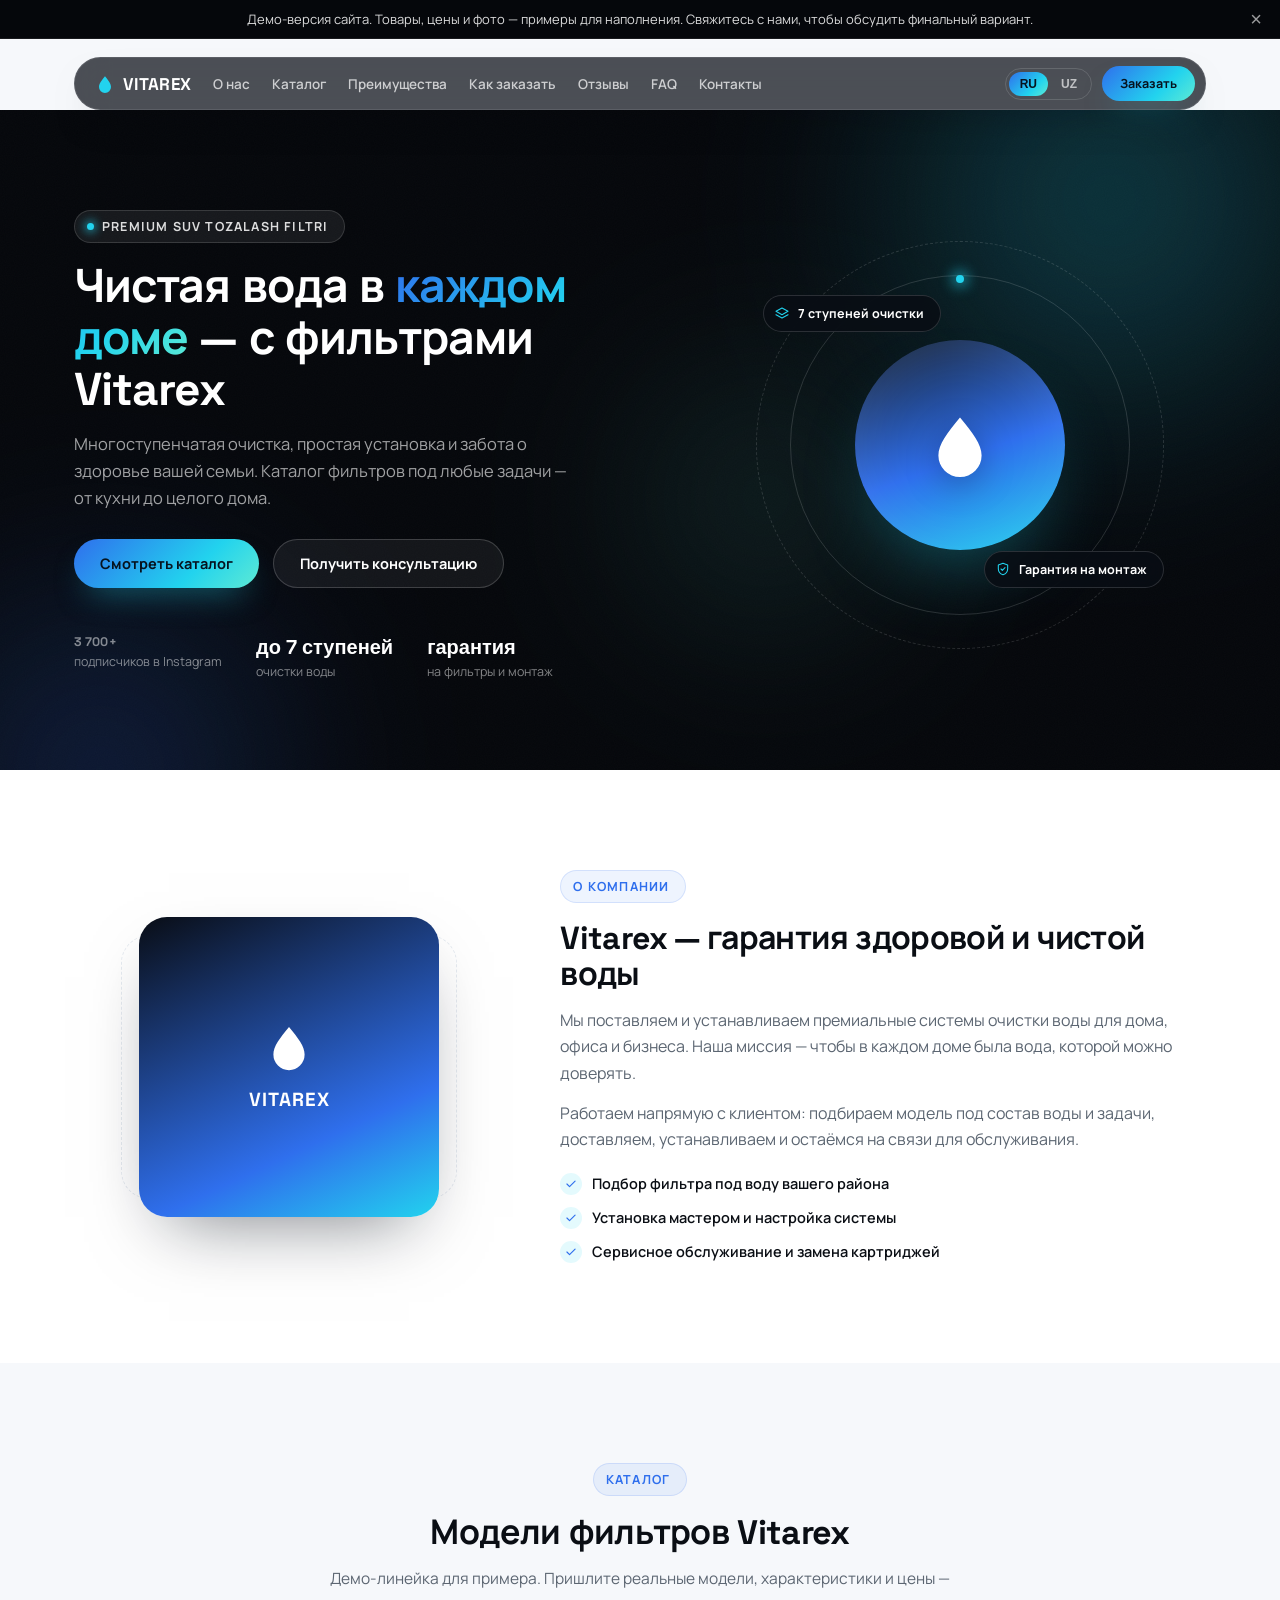
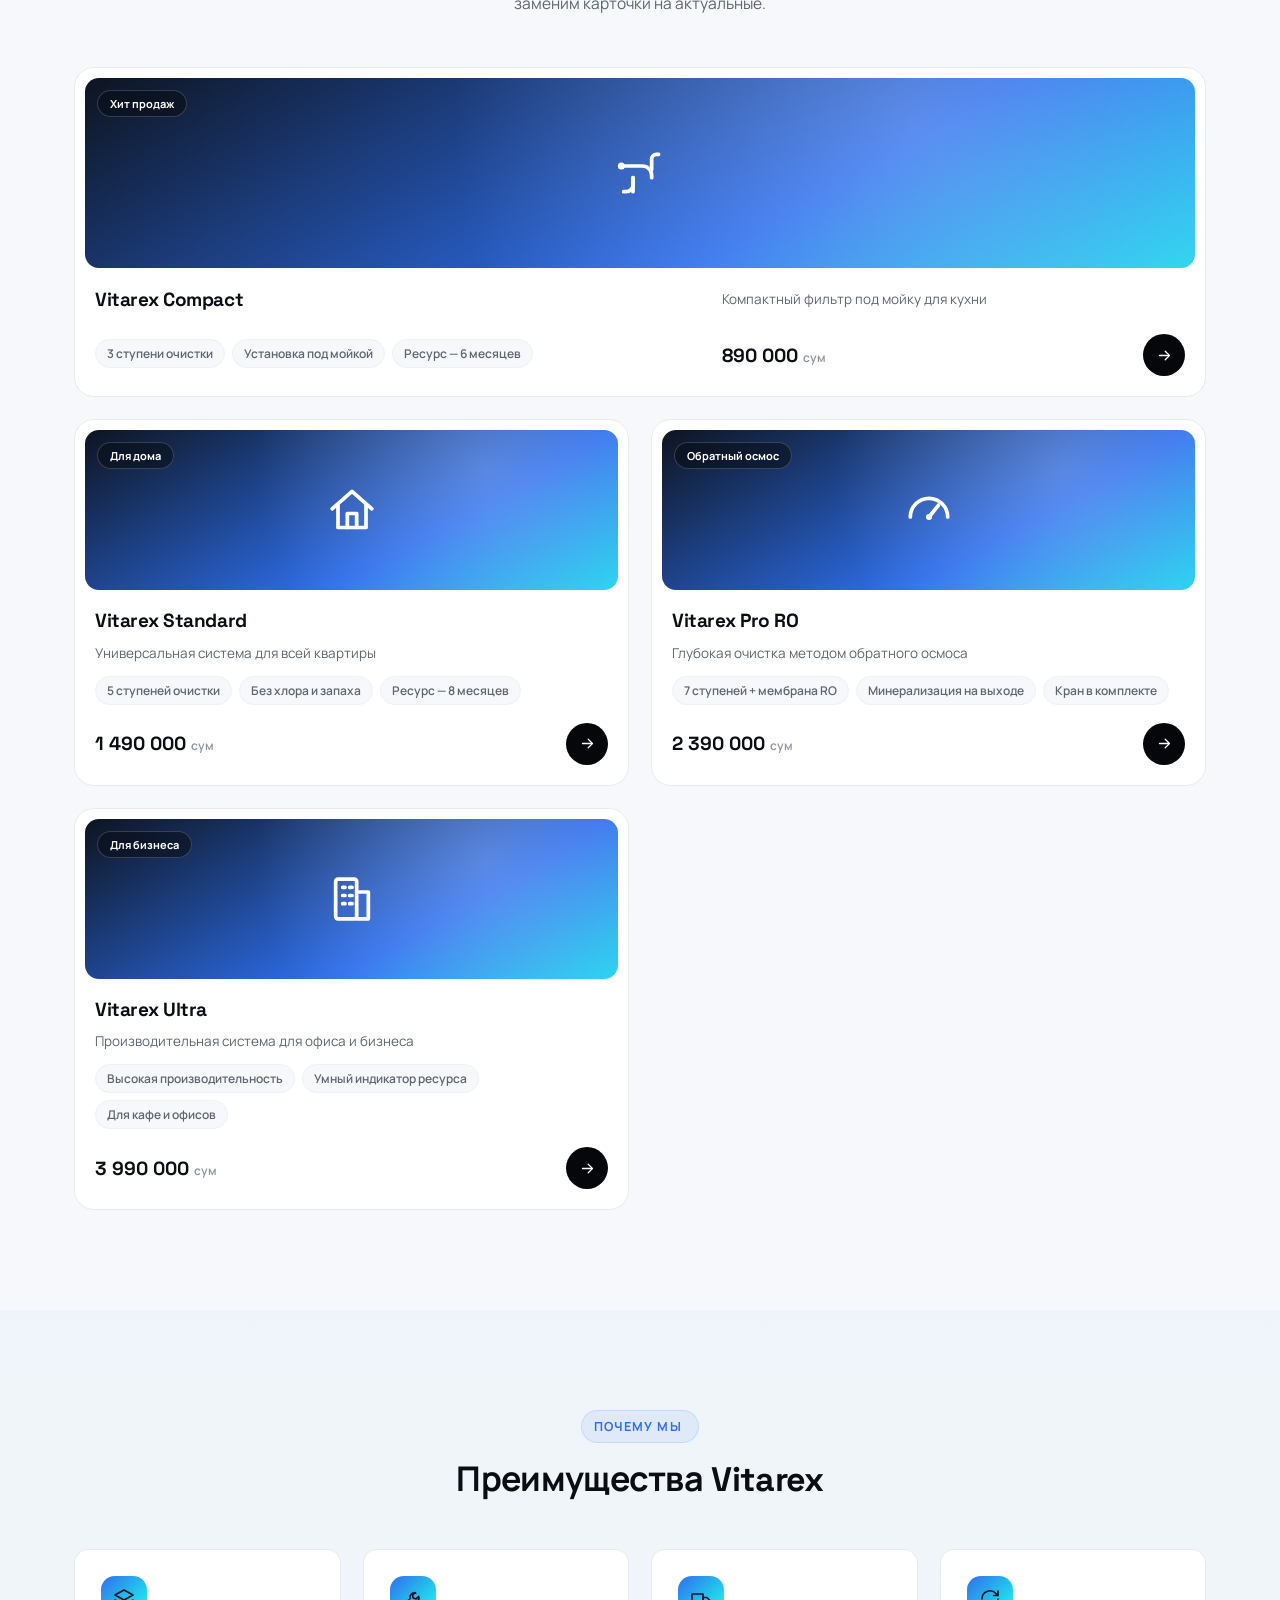
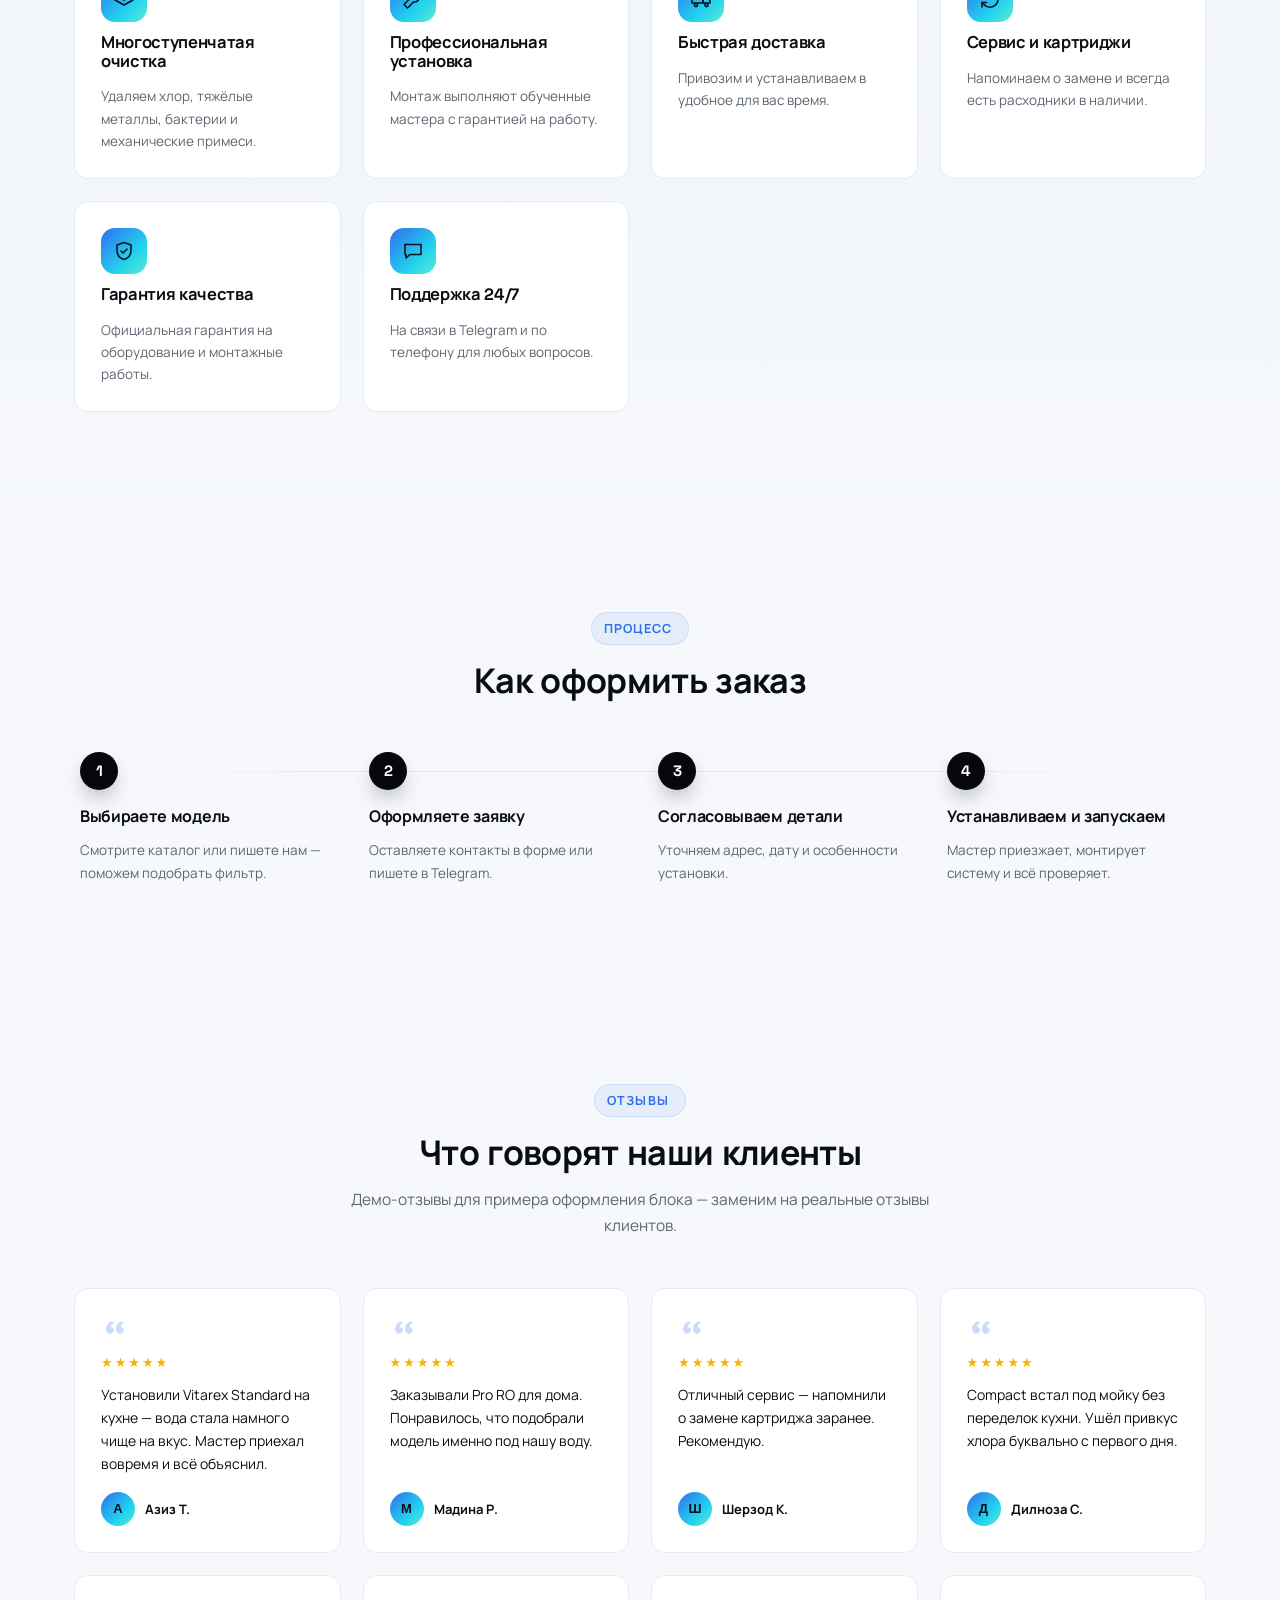
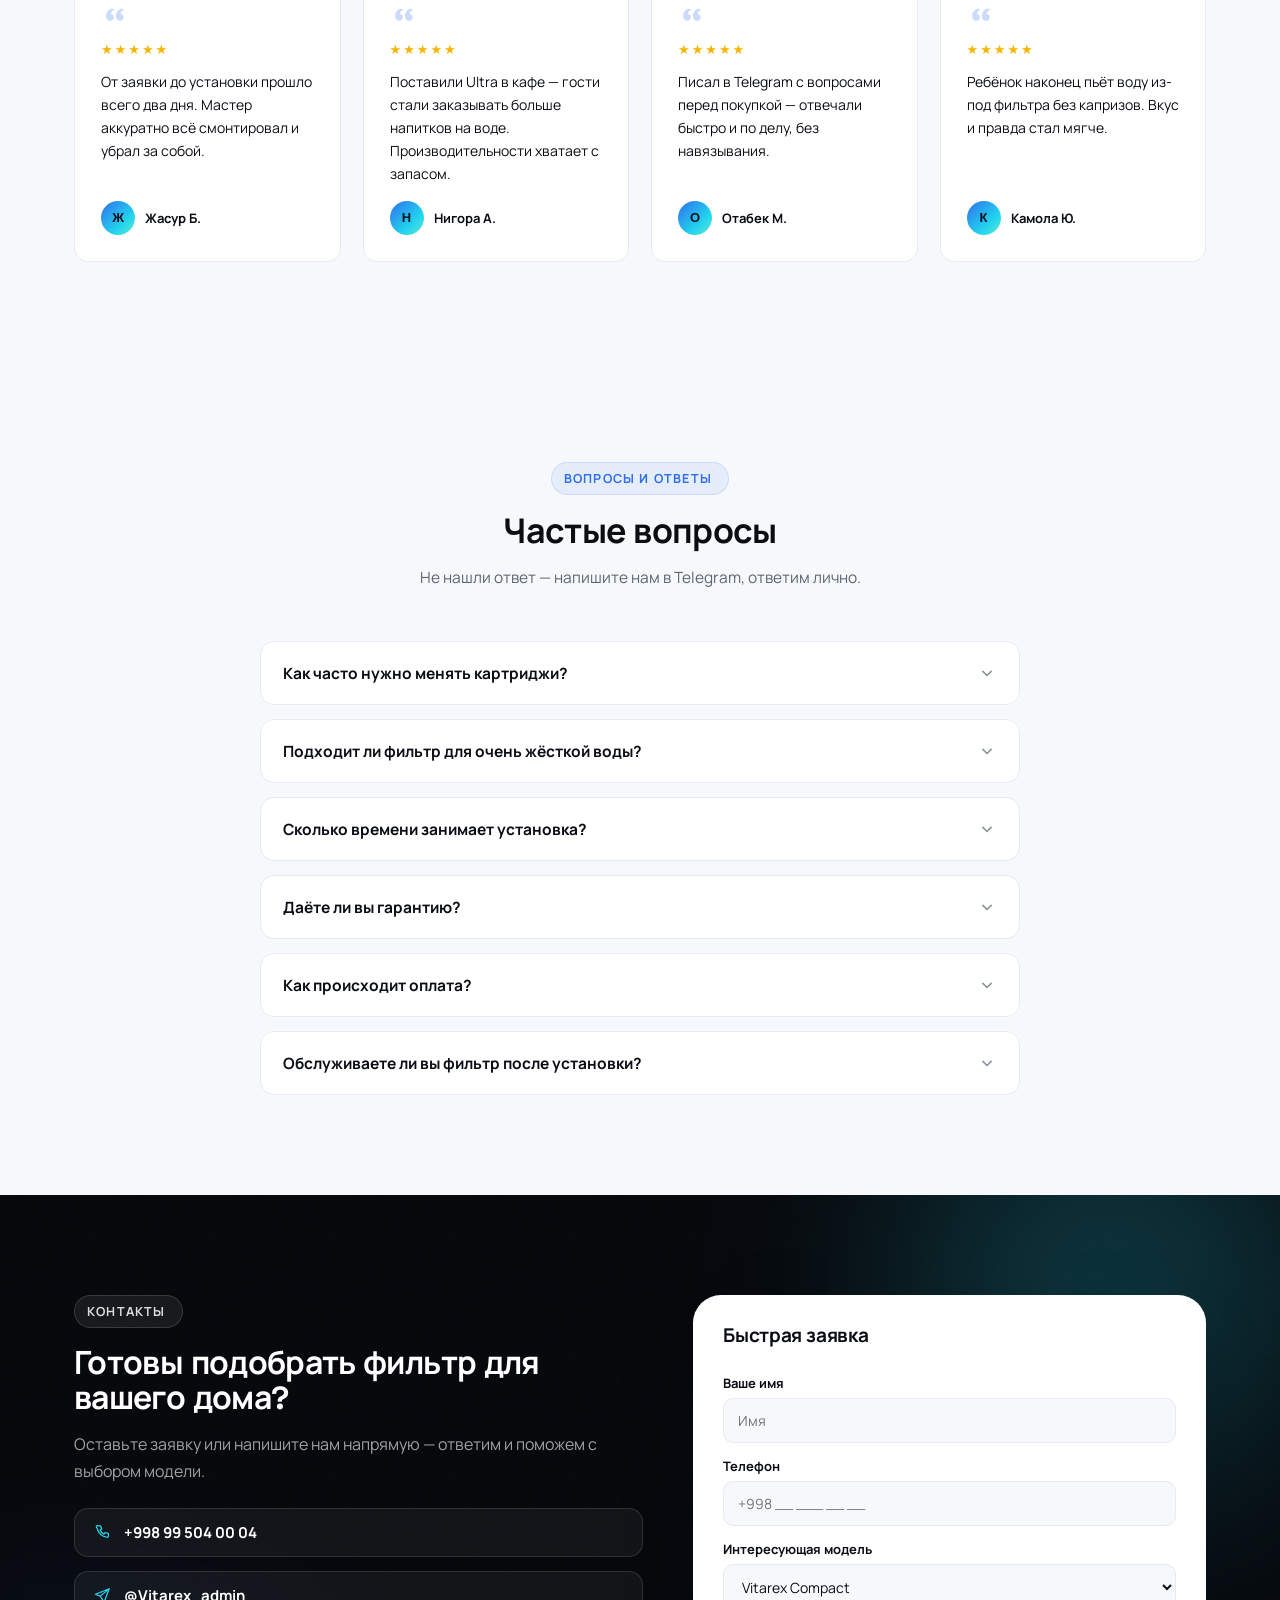
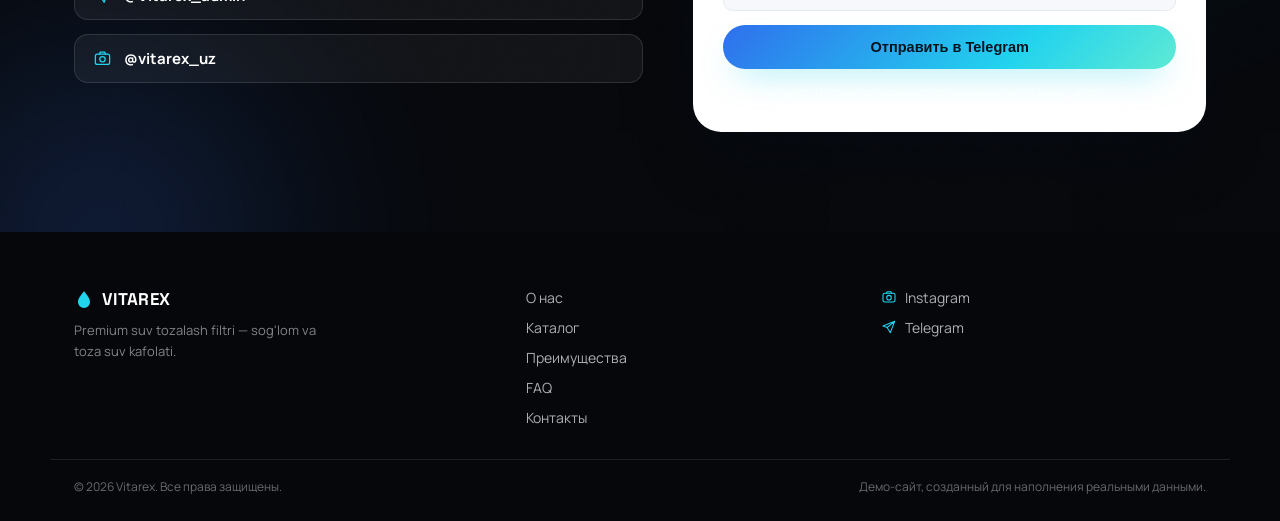
==== index.html @ 5b75cca5 "Initial Vitarex demo site: RU/UZ catalog, FAQ, SEO/OG assets" ====
<!DOCTYPE html>
<html lang="ru">
<head>
<meta charset="UTF-8">
<meta name="viewport" content="width=device-width, initial-scale=1.0">
<title>Vitarex — премиальные фильтры для очистки воды</title>
<meta name="description" content="Vitarex — премиальные фильтры для очистки воды в Узбекистане. Подбор модели, доставка, установка и сервисное обслуживание для дома и бизнеса.">
<meta name="robots" content="index, follow">
<meta name="theme-color" content="#05070b">
<link rel="canonical" href="https://vitarex.uz/"><!-- TODO: заменить на реальный домен после покупки -->

<!-- Open Graph -->
<meta property="og:type" content="website">
<meta property="og:site_name" content="Vitarex">
<meta property="og:title" content="Vitarex — премиальные фильтры для очистки воды">
<meta property="og:description" content="Подбор, доставка и установка премиальных фильтров для очистки воды. Гарантия и сервис для дома и бизнеса в Узбекистане.">
<meta property="og:image" content="https://vitarex.uz/assets/og-image.png"><!-- TODO: обновить домен -->
<meta property="og:image:width" content="1200">
<meta property="og:image:height" content="630">
<meta property="og:url" content="https://vitarex.uz/"><!-- TODO: обновить домен -->
<meta property="og:locale" content="ru_RU">
<meta property="og:locale:alternate" content="uz_UZ">

<!-- Twitter Card -->
<meta name="twitter:card" content="summary_large_image">
<meta name="twitter:title" content="Vitarex — премиальные фильтры для очистки воды">
<meta name="twitter:description" content="Подбор, доставка и установка премиальных фильтров для очистки воды в Узбекистане.">
<meta name="twitter:image" content="https://vitarex.uz/assets/og-image.png"><!-- TODO: обновить домен -->

<!-- Favicons -->
<link rel="icon" type="image/svg+xml" href="assets/favicon.svg">
<link rel="icon" type="image/png" sizes="32x32" href="assets/icon-32.png">
<link rel="apple-touch-icon" sizes="180x180" href="assets/icon-180.png">
<link rel="manifest" href="site.webmanifest">

<link rel="preconnect" href="https://fonts.googleapis.com">
<link rel="preconnect" href="https://fonts.gstatic.com" crossorigin>
<link href="https://fonts.googleapis.com/css2?family=Space+Grotesk:wght@500;600;700&family=Manrope:wght@400;500;600;700;800&display=swap" rel="stylesheet">
<link rel="stylesheet" href="styles.css">
</head>
<body>

<div class="demo-banner" id="demoBanner">
  <span data-i18n="demo_banner">Демо-версия сайта. Товары, цены и фото — примеры для наполнения. Свяжитесь с нами, чтобы обсудить финальный вариант.</span>
  <button class="demo-banner__close" id="demoBannerClose" aria-label="Закрыть">&times;</button>
</div>

<header class="site-header" id="siteHeader">
  <div class="container header-shell">
    <div class="nav-pill">
      <a href="#top" class="brand">
        <span class="brand__logo" data-icon="dropFill"></span>
        <span class="brand__name">VITAREX</span>
      </a>

      <nav class="nav" id="mainNav">
        <a href="#about" data-i18n="nav_about">О нас</a>
        <a href="#catalog" data-i18n="nav_catalog">Каталог</a>
        <a href="#advantages" data-i18n="nav_advantages">Преимущества</a>
        <a href="#steps" data-i18n="nav_steps">Как заказать</a>
        <a href="#reviews" data-i18n="nav_reviews">Отзывы</a>
        <a href="#faq" data-i18n="nav_faq">FAQ</a>
        <a href="#contacts" data-i18n="nav_contacts">Контакты</a>
      </nav>

      <div class="header-actions">
        <div class="lang-switch" role="group" aria-label="Language">
          <button type="button" class="lang-btn" data-lang="ru">RU</button>
          <button type="button" class="lang-btn" data-lang="uz">UZ</button>
        </div>
        <a class="btn btn--primary btn--sm" id="headerCta" href="#contacts" data-i18n="header_cta">Заказать</a>
        <button class="burger" id="burgerBtn" aria-label="Menu"><span></span><span></span><span></span></button>
      </div>
    </div>
    <nav class="nav-mobile" id="mainNavMobile">
      <a href="#about" data-i18n="nav_about">О нас</a>
      <a href="#catalog" data-i18n="nav_catalog">Каталог</a>
      <a href="#advantages" data-i18n="nav_advantages">Преимущества</a>
      <a href="#steps" data-i18n="nav_steps">Как заказать</a>
      <a href="#reviews" data-i18n="nav_reviews">Отзывы</a>
      <a href="#faq" data-i18n="nav_faq">FAQ</a>
      <a href="#contacts" data-i18n="nav_contacts">Контакты</a>
    </nav>
  </div>
</header>

<main id="top">

  <section class="hero">
    <div class="hero__bg" aria-hidden="true">
      <div class="mesh mesh--1"></div>
      <div class="mesh mesh--2"></div>
      <div class="mesh mesh--3"></div>
      <div class="grain"></div>
    </div>
    <div class="container hero__inner">
      <div class="hero__text">
        <span class="eyebrow"><i class="eyebrow__dot"></i><span data-i18n="hero_eyebrow">Premium suv tozalash filtri</span></span>
        <h1 data-i18n-html="hero_title_html">Чистая вода в <em>каждом доме</em> — с фильтрами Vitarex</h1>
        <p class="hero__sub" data-i18n="hero_sub">Многоступенчатая очистка, простая установка и забота о здоровье вашей семьи. Каталог фильтров под любые задачи — от кухни до целого дома.</p>
        <div class="hero__cta">
          <a href="#catalog" class="btn btn--primary" data-i18n="hero_cta_catalog">Смотреть каталог</a>
          <a href="#contacts" class="btn btn--ghost" data-i18n="hero_cta_contact">Получить консультацию</a>
        </div>
        <div class="hero__stats">
          <div class="stat">
            <strong class="stat__value"><span data-count="3700">0</span><span class="stat__plus">+</span></strong>
            <span data-i18n="stat_followers">подписчиков в Instagram</span>
          </div>
          <div class="stat">
            <strong data-i18n="stat_steps_value">до 7 ступеней</strong>
            <span data-i18n="stat_steps">очистки воды</span>
          </div>
          <div class="stat">
            <strong data-i18n="stat_warranty_value">гарантия</strong>
            <span data-i18n="stat_warranty">на фильтры и монтаж</span>
          </div>
        </div>
      </div>
      <div class="hero__art" aria-hidden="true">
        <div class="orb-scene">
          <div class="orb-scene__ring orb-scene__ring--1"></div>
          <div class="orb-scene__ring orb-scene__ring--2"></div>
          <div class="orb-scene__core">
            <span data-icon="dropFill"></span>
          </div>
          <div class="chip chip--1"><span data-icon="layers"></span><span data-i18n="hero_chip_steps">7 ступеней очистки</span></div>
          <div class="chip chip--2"><span data-icon="shield"></span><span data-i18n="hero_chip_warranty">Гарантия на монтаж</span></div>
        </div>
      </div>
    </div>
  </section>

  <section class="about" id="about" data-reveal>
    <div class="container about__inner">
      <div class="about__media" aria-hidden="true">
        <div class="about__badge">
          <span class="about__badge-icon" data-icon="dropFill"></span>
          <span class="about__badge-text">VITAREX</span>
        </div>
        <div class="about__ring"></div>
      </div>
      <div class="about__text">
        <span class="section-eyebrow" data-i18n="about_eyebrow">О компании</span>
        <h2 data-i18n="about_title">Vitarex — гарантия здоровой и чистой воды</h2>
        <p data-i18n="about_p1">Мы поставляем и устанавливаем премиальные системы очистки воды для дома, офиса и бизнеса. Наша миссия — чтобы в каждом доме была вода, которой можно доверять.</p>
        <p data-i18n="about_p2">Работаем напрямую с клиентом: подбираем модель под состав воды и задачи, доставляем, устанавливаем и остаёмся на связи для обслуживания.</p>
        <ul class="about__list">
          <li><span data-icon="check"></span><span data-i18n="about_li1">Подбор фильтра под воду вашего района</span></li>
          <li><span data-icon="check"></span><span data-i18n="about_li2">Установка мастером и настройка системы</span></li>
          <li><span data-icon="check"></span><span data-i18n="about_li3">Сервисное обслуживание и замена картриджей</span></li>
        </ul>
      </div>
    </div>
  </section>

  <section class="catalog" id="catalog">
    <div class="container">
      <div class="section-head" data-reveal>
        <span class="section-eyebrow" data-i18n="catalog_eyebrow">Каталог</span>
        <h2 data-i18n="catalog_title">Модели фильтров Vitarex</h2>
        <p data-i18n="catalog_sub">Демо-линейка для примера. Пришлите реальные модели, характеристики и цены — заменим карточки на актуальные.</p>
      </div>

      <div class="catalog-grid" id="catalogGrid"></div>
    </div>
  </section>

  <section class="advantages" id="advantages">
    <div class="container">
      <div class="section-head" data-reveal>
        <span class="section-eyebrow" data-i18n="adv_eyebrow">Почему мы</span>
        <h2 data-i18n="adv_title">Преимущества Vitarex</h2>
      </div>
      <div class="advantages-grid" id="advantagesGrid"></div>
    </div>
  </section>

  <section class="steps" id="steps">
    <div class="container">
      <div class="section-head" data-reveal>
        <span class="section-eyebrow" data-i18n="steps_eyebrow">Процесс</span>
        <h2 data-i18n="steps_title">Как оформить заказ</h2>
      </div>
      <div class="steps-grid" id="stepsGrid"></div>
    </div>
  </section>

  <section class="reviews" id="reviews">
    <div class="container">
      <div class="section-head" data-reveal>
        <span class="section-eyebrow" data-i18n="reviews_eyebrow">Отзывы</span>
        <h2 data-i18n="reviews_title">Что говорят наши клиенты</h2>
        <p data-i18n="reviews_sub">Демо-отзывы для примера оформления блока — заменим на реальные отзывы клиентов.</p>
      </div>
      <div class="reviews-grid" id="reviewsGrid"></div>
    </div>
  </section>

  <section class="faq" id="faq">
    <div class="container">
      <div class="section-head" data-reveal>
        <span class="section-eyebrow" data-i18n="faq_eyebrow">Вопросы и ответы</span>
        <h2 data-i18n="faq_title">Частые вопросы</h2>
        <p data-i18n="faq_sub">Не нашли ответ — напишите нам в Telegram, ответим лично.</p>
      </div>
      <div class="faq-list" id="faqList"></div>
    </div>
  </section>

  <section class="cta-band" id="contacts">
    <div class="hero__bg" aria-hidden="true">
      <div class="mesh mesh--1"></div>
      <div class="mesh mesh--2"></div>
      <div class="grain"></div>
    </div>
    <div class="container cta-band__inner" data-reveal>
      <div class="cta-band__text">
        <span class="section-eyebrow section-eyebrow--dark" data-i18n="contact_eyebrow">Контакты</span>
        <h2 data-i18n="contact_title">Готовы подобрать фильтр для вашего дома?</h2>
        <p data-i18n="contact_sub">Оставьте заявку или напишите нам напрямую — ответим и поможем с выбором модели.</p>
        <div class="contact-links">
          <a href="tel:+998995040004" class="contact-link">
            <span class="contact-link__icon" data-icon="phone"></span> +998 99 504 00 04
          </a>
          <a href="https://t.me/Vitarex_admin" target="_blank" rel="noopener" class="contact-link">
            <span class="contact-link__icon" data-icon="send"></span> @Vitarex_admin
          </a>
          <a href="https://www.instagram.com/vitarex_uz" target="_blank" rel="noopener" class="contact-link">
            <span class="contact-link__icon" data-icon="camera"></span> @vitarex_uz
          </a>
        </div>
      </div>

      <form class="order-form" id="orderForm">
        <h3 data-i18n="form_title">Быстрая заявка</h3>
        <label>
          <span data-i18n="form_name">Ваше имя</span>
          <input type="text" name="name" required placeholder="Имя" data-i18n-placeholder="form_name_ph">
        </label>
        <label>
          <span data-i18n="form_phone">Телефон</span>
          <input type="tel" name="phone" required placeholder="+998 __ ___ __ __">
        </label>
        <label>
          <span data-i18n="form_model">Интересующая модель</span>
          <select name="model" id="formModelSelect"></select>
        </label>
        <button type="submit" class="btn btn--primary btn--block" data-i18n="form_submit">Отправить в Telegram</button>
        <p class="order-form__hint" data-i18n="form_hint">Кнопка откроет Telegram с готовым сообщением для @Vitarex_admin.</p>
      </form>
    </div>
  </section>

</main>

<footer class="site-footer">
  <div class="container footer-inner">
    <div class="footer-brand">
      <a href="#top" class="brand">
        <span class="brand__logo" data-icon="dropFill"></span>
        <span class="brand__name">VITAREX</span>
      </a>
      <p data-i18n="footer_tag">Premium suv tozalash filtri — sog'lom va toza suv kafolati.</p>
    </div>
    <nav class="footer-nav">
      <a href="#about" data-i18n="nav_about">О нас</a>
      <a href="#catalog" data-i18n="nav_catalog">Каталог</a>
      <a href="#advantages" data-i18n="nav_advantages">Преимущества</a>
      <a href="#faq" data-i18n="nav_faq">FAQ</a>
      <a href="#contacts" data-i18n="nav_contacts">Контакты</a>
    </nav>
    <div class="footer-social">
      <a href="https://www.instagram.com/vitarex_uz" target="_blank" rel="noopener"><span data-icon="camera"></span> Instagram</a>
      <a href="https://t.me/Vitarex_suv_filtr" target="_blank" rel="noopener"><span data-icon="send"></span> Telegram</a>
    </div>
  </div>
  <div class="container footer-bottom">
    <span>&copy; <span id="year"></span> Vitarex. <span data-i18n="footer_rights">Все права защищены.</span></span>
    <span data-i18n="footer_demo">Демо-сайт, созданный для наполнения реальными данными.</span>
  </div>
</footer>

<script src="data.js"></script>
<script src="script.js"></script>
</body>
</html>
---- styles.css ----
:root {
  --navy-950: #05070b;
  --navy-900: #090d15;
  --navy-800: #0e1420;
  --navy-700: #16202f;
  --blue-600: #2f6fed;
  --blue-500: #4c8dff;
  --cyan-400: #22d3ee;
  --mint-400: #5eead4;
  --ink: #0a0e14;
  --ink-soft: #5c6672;
  --ink-faint: #8b95a1;
  --bg: #f6f8fb;
  --card: #ffffff;
  --border: #e6ebf1;
  --border-soft: #eef1f5;
  --radius-xl: 28px;
  --radius-lg: 20px;
  --radius-md: 14px;
  --radius-sm: 10px;
  --shadow-soft: 0 20px 45px -25px rgba(10, 20, 35, 0.35);
  --shadow-elevated: 0 30px 70px -30px rgba(6, 12, 24, 0.55);
  --gradient-brand: linear-gradient(135deg, var(--blue-600) 0%, var(--cyan-400) 65%, var(--mint-400) 100%);
  --max-width: 1180px;
  --ease: cubic-bezier(0.16, 1, 0.3, 1);
}

* { box-sizing: border-box; }
html { scroll-behavior: smooth; }
body {
  margin: 0;
  font-family: 'Manrope', 'Segoe UI', system-ui, sans-serif;
  color: var(--ink);
  background: var(--bg);
  -webkit-font-smoothing: antialiased;
}
img { max-width: 100%; display: block; }
a { color: inherit; text-decoration: none; }
ul { margin: 0; padding: 0; list-style: none; }
h1, h2, h3 {
  line-height: 1.12;
  margin: 0 0 14px;
  font-weight: 700;
  font-family: 'Space Grotesk', 'Manrope', sans-serif;
  letter-spacing: -0.02em;
}
p { margin: 0 0 14px; color: var(--ink-soft); line-height: 1.65; }
svg { width: 100%; height: 100%; display: block; }

.container {
  max-width: var(--max-width);
  margin: 0 auto;
  padding: 0 24px;
}

/* Scroll reveal */
[data-reveal] {
  opacity: 0;
  transform: translateY(26px);
  transition: opacity 0.7s var(--ease), transform 0.7s var(--ease);
}
[data-reveal].is-visible { opacity: 1; transform: none; }

/* Demo banner */
.demo-banner {
  background: var(--navy-950);
  color: rgba(255, 255, 255, 0.85);
  text-align: center;
  font-size: 13px;
  padding: 10px 44px;
  position: relative;
  border-bottom: 1px solid rgba(255, 255, 255, 0.08);
}
.demo-banner__close {
  position: absolute;
  right: 10px;
  top: 50%;
  transform: translateY(-50%);
  background: none;
  border: none;
  color: rgba(255, 255, 255, 0.6);
  font-size: 20px;
  cursor: pointer;
  line-height: 1;
  padding: 4px 8px;
}
.demo-banner.hidden { display: none; }

/* Header — floating glass pill */
.site-header {
  position: sticky;
  top: 0;
  z-index: 50;
  padding: 18px 0 0;
  pointer-events: none;
}
.header-shell { pointer-events: none; }
.nav-pill {
  pointer-events: auto;
  display: flex;
  align-items: center;
  gap: 16px;
  padding: 8px 10px 8px 20px;
  border-radius: 999px;
  background: rgba(9, 13, 21, 0.72);
  backdrop-filter: blur(16px);
  -webkit-backdrop-filter: blur(16px);
  border: 1px solid rgba(255, 255, 255, 0.09);
  box-shadow: 0 18px 40px -22px rgba(5, 8, 14, 0.6);
  transition: background 0.3s ease, box-shadow 0.3s ease;
}
.site-header.is-scrolled .nav-pill {
  background: rgba(6, 9, 15, 0.88);
  box-shadow: 0 22px 50px -20px rgba(5, 8, 14, 0.7);
}
.brand { display: flex; align-items: center; gap: 8px; font-weight: 700; font-size: 17px; letter-spacing: 0.3px; color: #fff; font-family: 'Space Grotesk', sans-serif; }
.brand__logo { width: 20px; height: 20px; color: var(--cyan-400); flex-shrink: 0; }
.nav { display: flex; gap: 22px; margin-left: 6px; flex: 1; }
.nav a { font-weight: 600; font-size: 13.5px; color: rgba(255, 255, 255, 0.72); white-space: nowrap; transition: color 0.2s ease; }
.nav a:hover { color: #fff; }
.header-actions { display: flex; align-items: center; gap: 10px; }

.lang-switch { display: flex; border: 1px solid rgba(255, 255, 255, 0.14); border-radius: 999px; padding: 3px; gap: 2px; }
.lang-btn {
  border: none;
  background: transparent;
  padding: 5px 11px;
  border-radius: 999px;
  font-weight: 700;
  font-size: 12px;
  cursor: pointer;
  color: rgba(255, 255, 255, 0.65);
}
.lang-btn.active { background: var(--gradient-brand); color: #06131f; }

.burger { display: none; flex-direction: column; gap: 4px; background: none; border: none; cursor: pointer; padding: 8px; }
.burger span { width: 20px; height: 2px; background: #fff; border-radius: 2px; }

.nav-mobile { display: none; }

/* Buttons */
.btn {
  display: inline-flex;
  align-items: center;
  justify-content: center;
  gap: 8px;
  padding: 14px 26px;
  border-radius: 999px;
  font-weight: 700;
  font-size: 14.5px;
  cursor: pointer;
  border: none;
  transition: transform 0.2s var(--ease), box-shadow 0.2s var(--ease), background 0.2s ease, border-color 0.2s ease;
}
.btn--primary { background: var(--gradient-brand); color: #06131f; box-shadow: 0 16px 32px -14px rgba(34, 211, 238, 0.5); }
.btn--primary:hover { transform: translateY(-2px); box-shadow: 0 20px 40px -14px rgba(34, 211, 238, 0.6); }
.btn--ghost { background: rgba(255, 255, 255, 0.06); color: #fff; border: 1.5px solid rgba(255, 255, 255, 0.18); }
.btn--ghost:hover { border-color: rgba(255, 255, 255, 0.4); background: rgba(255, 255, 255, 0.1); }
.btn--sm { padding: 9px 18px; font-size: 12.5px; }
.btn--block { width: 100%; }

.btn-circle {
  width: 42px;
  height: 42px;
  border-radius: 50%;
  background: var(--navy-950);
  color: #fff;
  display: flex;
  align-items: center;
  justify-content: center;
  flex-shrink: 0;
  transition: transform 0.25s var(--ease), background 0.25s ease;
}
.btn-circle svg { width: 17px; height: 17px; }
.btn-circle:hover { transform: scale(1.08) rotate(-8deg); background: var(--blue-600); }

/* Eyebrow */
.eyebrow, .section-eyebrow {
  display: inline-flex;
  align-items: center;
  gap: 8px;
  font-size: 12.5px;
  font-weight: 700;
  text-transform: uppercase;
  letter-spacing: 1.2px;
  padding: 7px 16px 7px 12px;
  border-radius: 999px;
  margin-bottom: 18px;
}
.eyebrow { background: rgba(255, 255, 255, 0.07); border: 1px solid rgba(255, 255, 255, 0.14); color: rgba(255, 255, 255, 0.85); }
.eyebrow__dot { width: 7px; height: 7px; border-radius: 50%; background: var(--cyan-400); box-shadow: 0 0 10px 2px rgba(34, 211, 238, 0.7); }
.section-eyebrow { background: rgba(47, 111, 237, 0.08); color: var(--blue-600); border: 1px solid rgba(47, 111, 237, 0.15); }
.section-eyebrow--dark { background: rgba(255, 255, 255, 0.07); border-color: rgba(255, 255, 255, 0.14); color: rgba(255, 255, 255, 0.85); }

/* Hero */
.hero { position: relative; overflow: hidden; padding: 100px 0 90px; background: var(--navy-950); }
.hero__bg { position: absolute; inset: 0; z-index: 0; overflow: hidden; }
.mesh { position: absolute; border-radius: 50%; filter: blur(90px); opacity: 0.55; }
.mesh--1 { width: 620px; height: 620px; top: -220px; right: -140px; background: radial-gradient(circle, rgba(34, 211, 238, 0.55), transparent 70%); }
.mesh--2 { width: 520px; height: 520px; bottom: -260px; left: -160px; background: radial-gradient(circle, rgba(47, 111, 237, 0.5), transparent 70%); }
.mesh--3 { width: 380px; height: 380px; top: 30%; left: 45%; background: radial-gradient(circle, rgba(94, 234, 212, 0.3), transparent 70%); }
.grain {
  position: absolute; inset: 0;
  background-image: url("data:image/svg+xml,%3Csvg xmlns='http://www.w3.org/2000/svg' width='120' height='120'%3E%3Cfilter id='n'%3E%3CfeTurbulence type='fractalNoise' baseFrequency='0.9' numOctaves='2' stitchTiles='stitch'/%3E%3C/filter%3E%3Crect width='100%25' height='100%25' filter='url(%23n)' opacity='0.05'/%3E%3C/svg%3E");
  mix-blend-mode: overlay;
  opacity: 0.5;
}
.hero__inner { position: relative; z-index: 1; display: grid; grid-template-columns: 1.1fr 0.9fr; gap: 40px; align-items: center; }
.hero__text h1 { font-size: 46px; color: #fff; max-width: 600px; }
.hero__text h1 em { font-style: normal; background: var(--gradient-brand); -webkit-background-clip: text; background-clip: text; color: transparent; }
.hero__sub { font-size: 16.5px; max-width: 500px; color: rgba(255, 255, 255, 0.62); }
.hero__cta { display: flex; gap: 14px; margin: 28px 0 46px; flex-wrap: wrap; }
.hero__stats { display: flex; gap: 34px; flex-wrap: wrap; }
.stat { display: flex; flex-direction: column; gap: 3px; }
.stat strong { font-size: 20px; font-weight: 700; color: #fff; font-family: 'Space Grotesk', sans-serif; }
.stat__value { display: flex; align-items: baseline; }
.stat__plus { margin-left: 1px; }
.stat span { font-size: 12.5px; color: rgba(255, 255, 255, 0.5); }

.hero__art { display: flex; justify-content: center; align-items: center; position: relative; }
.orb-scene { position: relative; width: 340px; height: 340px; display: flex; align-items: center; justify-content: center; }
.orb-scene__core {
  position: relative;
  width: 210px; height: 210px;
  border-radius: 50%;
  background: linear-gradient(160deg, var(--navy-700), var(--blue-600) 55%, var(--cyan-400));
  display: flex; align-items: center; justify-content: center;
  box-shadow: 0 40px 80px -30px rgba(34, 211, 238, 0.4), inset 0 0 60px rgba(255, 255, 255, 0.08);
  animation: float 6s ease-in-out infinite;
}
.orb-scene__core span { width: 72px; height: 72px; color: #fff; filter: drop-shadow(0 8px 16px rgba(0, 0, 0, 0.25)); }
.orb-scene__ring { position: absolute; border-radius: 50%; border: 1px solid rgba(255, 255, 255, 0.14); }
.orb-scene__ring--1 { inset: 0; animation: spin 26s linear infinite; }
.orb-scene__ring--1::before {
  content: ""; position: absolute; top: -1px; left: 50%; width: 8px; height: 8px; border-radius: 50%;
  background: var(--cyan-400); box-shadow: 0 0 14px 3px rgba(34, 211, 238, 0.8); transform: translateX(-50%);
}
.orb-scene__ring--2 { inset: -34px; border-style: dashed; animation: spin 40s linear infinite reverse; }
@keyframes spin { to { transform: rotate(360deg); } }
@keyframes float { 0%, 100% { transform: translateY(0); } 50% { transform: translateY(-14px); } }

.chip {
  position: absolute;
  display: flex; align-items: center; gap: 8px;
  background: rgba(9, 13, 21, 0.85);
  border: 1px solid rgba(255, 255, 255, 0.14);
  backdrop-filter: blur(10px);
  border-radius: 999px;
  padding: 9px 16px 9px 10px;
  font-size: 12.5px; font-weight: 700; color: #fff;
  box-shadow: var(--shadow-elevated);
  animation: float 6s ease-in-out infinite;
}
.chip span[data-icon] { width: 16px; height: 16px; color: var(--cyan-400); flex-shrink: 0; }
.chip--1 { top: 6%; left: -8%; animation-delay: -1.5s; }
.chip--2 { bottom: 8%; right: -10%; animation-delay: -3.5s; }

/* Section generic */
section { padding: 100px 0; }
.section-head { text-align: center; max-width: 620px; margin: 0 auto 50px; }
.section-head h2 { font-size: 34px; color: var(--ink); }
.section-head p { font-size: 15.5px; }

/* About */
.about { background: var(--card); }
.about__inner { display: grid; grid-template-columns: 0.8fr 1.2fr; gap: 56px; align-items: center; }
.about__media { display: flex; align-items: center; justify-content: center; position: relative; }
.about__badge {
  width: 100%; aspect-ratio: 1; max-width: 300px; border-radius: var(--radius-xl);
  background: linear-gradient(155deg, var(--navy-900), var(--blue-600) 70%, var(--cyan-400));
  color: #fff;
  display: flex; flex-direction: column; align-items: center; justify-content: center; gap: 14px;
  box-shadow: var(--shadow-elevated);
  position: relative; z-index: 1;
}
.about__badge-icon { width: 52px; height: 52px; }
.about__badge-text { font-family: 'Space Grotesk', sans-serif; font-weight: 700; font-size: 19px; letter-spacing: 1px; }
.about__ring { position: absolute; inset: 18px; max-width: 336px; max-height: 336px; margin: auto; border: 1.5px dashed var(--border); border-radius: var(--radius-xl); z-index: 0; }
.about__text h2 { font-size: 32px; }
.about__list { display: flex; flex-direction: column; gap: 12px; margin-top: 20px; }
.about__list li { display: flex; align-items: center; gap: 10px; font-weight: 600; color: var(--ink); font-size: 14.5px; }
.about__list li span[data-icon] {
  width: 22px; height: 22px; flex-shrink: 0; padding: 4px; border-radius: 50%;
  background: rgba(34, 211, 238, 0.12); color: var(--blue-600);
}

/* Catalog — bento */
.catalog-grid {
  display: grid;
  grid-template-columns: repeat(4, 1fr);
  gap: 22px;
}
.product-card {
  grid-column: span 2;
  background: var(--card);
  border: 1px solid var(--border);
  border-radius: var(--radius-lg);
  padding: 10px;
  display: flex;
  flex-direction: column;
  gap: 0;
  transition: transform 0.3s var(--ease), box-shadow 0.3s var(--ease), border-color 0.3s ease;
}
.product-card--featured { grid-column: span 4; }
.product-card--featured .product-card__body { display: grid; grid-template-columns: 1.3fr 1fr; gap: 24px; align-items: end; }
.product-card--featured .product-card__specs { grid-column: 1; }
.product-card:hover { transform: translateY(-6px); box-shadow: var(--shadow-soft); border-color: transparent; }
.product-card__media {
  height: 160px;
  border-radius: calc(var(--radius-lg) - 6px);
  background: linear-gradient(150deg, var(--navy-800), var(--blue-600) 65%, var(--cyan-400));
  display: flex; align-items: center; justify-content: center;
  position: relative;
  overflow: hidden;
}
.product-card--featured .product-card__media { height: 190px; }
.product-card__media::after {
  content: ""; position: absolute; inset: 0;
  background: radial-gradient(circle at 75% 25%, rgba(255, 255, 255, 0.22), transparent 55%);
}
.product-card__icon { width: 56px; height: 56px; color: #fff; position: relative; z-index: 1; }
.product-card__badge {
  position: absolute; top: 12px; left: 12px; z-index: 1;
  background: rgba(9, 13, 21, 0.55); backdrop-filter: blur(6px);
  color: #fff; font-size: 11px; font-weight: 700; padding: 5px 12px; border-radius: 999px;
  border: 1px solid rgba(255, 255, 255, 0.18);
}
.product-card__body { padding: 20px 10px 10px; display: flex; flex-direction: column; gap: 10px; flex: 1; }
.product-card h3 { font-size: 19px; margin-bottom: 0; }
.product-card__desc { font-size: 13.5px; margin: 0; }
.product-card__specs { display: flex; flex-wrap: wrap; gap: 7px; margin: 2px 0 8px; }
.spec-chip {
  font-size: 12px; font-weight: 600; color: var(--ink-soft);
  background: var(--bg); border: 1px solid var(--border-soft);
  padding: 5px 11px; border-radius: 999px;
}
.product-card__footer { margin-top: auto; display: flex; align-items: center; justify-content: space-between; gap: 10px; }
.product-card__price { font-weight: 700; color: var(--ink); font-size: 19px; font-family: 'Space Grotesk', sans-serif; }
.product-card__price small { font-weight: 600; color: var(--ink-faint); font-size: 12px; font-family: 'Manrope', sans-serif; }

/* Advantages */
.advantages { background: linear-gradient(180deg, #eef4f9, var(--bg)); }
.advantages-grid { display: grid; grid-template-columns: repeat(auto-fit, minmax(220px, 1fr)); gap: 22px; }
.advantage-card {
  background: var(--card); border-radius: var(--radius-md); border: 1px solid var(--border);
  padding: 26px; display: flex; flex-direction: column; gap: 12px;
  transition: transform 0.3s var(--ease), box-shadow 0.3s var(--ease);
}
.advantage-card:hover { transform: translateY(-5px); box-shadow: var(--shadow-soft); }
.advantage-card__icon {
  width: 46px; height: 46px; padding: 11px; border-radius: 14px;
  background: var(--gradient-brand); color: #06131f;
}
.advantage-card h3 { font-size: 16.5px; margin-bottom: 2px; }
.advantage-card p { font-size: 13.5px; margin: 0; }

/* Steps */
.steps-grid { position: relative; display: grid; grid-template-columns: repeat(auto-fit, minmax(220px, 1fr)); gap: 24px; }
.steps-grid::before {
  content: ""; position: absolute; top: 19px; left: 8%; right: 8%; height: 1px;
  background: linear-gradient(90deg, transparent, var(--border) 15%, var(--border) 85%, transparent);
  z-index: 0;
}
.step-card { position: relative; z-index: 1; padding: 0 6px; }
.step-card__num {
  width: 38px; height: 38px; border-radius: 50%;
  background: var(--navy-950); color: #fff; font-weight: 700; font-family: 'Space Grotesk', sans-serif;
  display: flex; align-items: center; justify-content: center;
  margin-bottom: 18px; font-size: 15px;
  box-shadow: 0 10px 22px -8px rgba(9, 13, 21, 0.5);
}
.step-card h3 { font-size: 16px; }
.step-card p { font-size: 13.5px; margin: 0; }

/* Reviews */
.reviews-grid { display: grid; grid-template-columns: repeat(auto-fit, minmax(260px, 1fr)); gap: 22px; }
.review-card {
  background: var(--card); border: 1px solid var(--border); border-radius: var(--radius-md);
  padding: 26px; display: flex; flex-direction: column; gap: 12px; position: relative;
  transition: transform 0.3s var(--ease), box-shadow 0.3s var(--ease);
}
.review-card:hover { transform: translateY(-5px); box-shadow: var(--shadow-soft); }
.review-card__quote { width: 26px; height: 26px; color: rgba(47, 111, 237, 0.25); }
.review-card__stars { color: #f6b400; letter-spacing: 2px; font-size: 13px; }
.review-card__text { font-size: 14px; color: var(--ink); margin: 0; }
.review-card__author { display: flex; align-items: center; gap: 10px; font-size: 13px; font-weight: 700; color: var(--ink); margin-top: auto; padding-top: 4px; }
.review-card__avatar {
  width: 34px; height: 34px; border-radius: 50%;
  background: var(--gradient-brand); color: #06131f;
  display: flex; align-items: center; justify-content: center; font-weight: 700; font-size: 13px;
  font-family: 'Space Grotesk', sans-serif;
}

/* FAQ */
.faq-list { max-width: 760px; margin: 0 auto; display: flex; flex-direction: column; gap: 14px; }
.faq-item {
  background: var(--card); border: 1px solid var(--border); border-radius: var(--radius-md);
  overflow: hidden; transition: border-color 0.25s ease, box-shadow 0.25s ease;
}
.faq-item.is-open { border-color: rgba(47, 111, 237, 0.25); box-shadow: var(--shadow-soft); }
.faq-item__question {
  width: 100%; display: flex; align-items: center; justify-content: space-between; gap: 16px;
  padding: 20px 22px; background: none; border: none; cursor: pointer; text-align: left;
  font-family: 'Manrope', sans-serif; font-size: 15.5px; font-weight: 700; color: var(--ink);
}
.faq-item__chevron { width: 20px; height: 20px; color: var(--ink-faint); flex-shrink: 0; transition: transform 0.3s var(--ease), color 0.3s ease; }
.faq-item.is-open .faq-item__chevron { transform: rotate(180deg); color: var(--blue-600); }
.faq-item__answer { display: grid; grid-template-rows: 0fr; transition: grid-template-rows 0.35s var(--ease); }
.faq-item__answer > p { min-height: 0; overflow: hidden; margin: 0; padding: 0 22px; font-size: 14px; color: var(--ink-soft); }
.faq-item.is-open .faq-item__answer { grid-template-rows: 1fr; }
.faq-item.is-open .faq-item__answer > p { padding: 0 22px 20px; }

/* CTA band / contacts */
.cta-band { position: relative; overflow: hidden; background: var(--navy-950); color: #fff; }
.cta-band__inner { position: relative; z-index: 1; display: grid; grid-template-columns: 1fr 0.9fr; gap: 50px; align-items: start; }
.cta-band h2 { font-size: 32px; color: #fff; }
.cta-band p { color: rgba(255, 255, 255, 0.62); }
.contact-links { display: flex; flex-direction: column; gap: 14px; margin-top: 24px; }
.contact-link {
  display: inline-flex; align-items: center; gap: 12px; font-weight: 700; font-size: 15px;
  background: rgba(255, 255, 255, 0.05); padding: 13px 18px; border-radius: 14px;
  border: 1px solid rgba(255, 255, 255, 0.12);
  transition: background 0.2s ease, border-color 0.2s ease, transform 0.2s ease;
}
.contact-link:hover { background: rgba(255, 255, 255, 0.1); border-color: rgba(255, 255, 255, 0.24); transform: translateX(4px); }
.contact-link__icon { width: 19px; height: 19px; color: var(--cyan-400); flex-shrink: 0; }

.order-form {
  background: var(--card); color: var(--ink); border-radius: var(--radius-xl);
  padding: 30px; display: flex; flex-direction: column; gap: 14px;
  box-shadow: var(--shadow-elevated);
}
.order-form h3 { font-size: 19px; }
.order-form label { display: flex; flex-direction: column; gap: 6px; font-size: 13px; font-weight: 700; color: var(--ink); }
.order-form input, .order-form select {
  border: 1.5px solid var(--border); border-radius: var(--radius-sm); padding: 12px 14px;
  font-family: inherit; font-size: 14px; color: var(--ink); background: var(--bg);
  transition: border-color 0.2s ease;
}
.order-form input:focus, .order-form select:focus { outline: none; border-color: var(--blue-500); }
.order-form__hint { font-size: 11.5px; color: var(--ink-faint); margin: 0; }

/* Footer */
.site-footer { background: var(--navy-950); color: rgba(255, 255, 255, 0.85); padding-top: 56px; }
.footer-inner { display: grid; grid-template-columns: 1.3fr 1fr 1fr; gap: 30px; padding-bottom: 32px; border-bottom: 1px solid rgba(255, 255, 255, 0.1); }
.footer-brand { display: flex; flex-direction: column; gap: 10px; }
.footer-brand .brand { color: #fff; }
.footer-brand p { color: rgba(255, 255, 255, 0.5); font-size: 13px; max-width: 260px; }
.footer-nav, .footer-social { display: flex; flex-direction: column; gap: 11px; font-size: 14px; }
.footer-nav a, .footer-social a { color: rgba(255, 255, 255, 0.68); transition: color 0.2s ease; }
.footer-nav a:hover, .footer-social a:hover { color: #fff; }
.footer-social a { display: inline-flex; align-items: center; gap: 8px; }
.footer-social a span[data-icon] { width: 16px; height: 16px; color: var(--cyan-400); }
.footer-bottom {
  display: flex; justify-content: space-between; flex-wrap: wrap; gap: 8px;
  padding: 18px 24px 26px; font-size: 12px; color: rgba(255, 255, 255, 0.4);
  max-width: var(--max-width); margin: 0 auto;
}

/* Responsive */
@media (max-width: 1000px) {
  .product-card { grid-column: span 4 / span 4; }
  .product-card--featured .product-card__body { grid-template-columns: 1fr; }
}
@media (max-width: 900px) {
  .hero__inner, .about__inner, .cta-band__inner { grid-template-columns: 1fr; }
  .hero__art { order: -1; margin-bottom: 20px; }
  .orb-scene { width: 260px; height: 260px; }
  .orb-scene__core { width: 170px; height: 170px; }
  .chip { display: none; }
  .about__media { order: 2; }
  .footer-inner { grid-template-columns: 1fr; }
  .catalog-grid { grid-template-columns: repeat(2, 1fr); }
  .product-card, .product-card--featured { grid-column: span 2; }
}
@media (max-width: 760px) {
  .nav, .header-actions .lang-switch, .header-actions #headerCta { display: none; }
  .header-actions { margin-left: auto; }
  .burger { display: flex; }
  .site-header.nav-open .nav-mobile {
    display: flex; pointer-events: auto;
    flex-direction: column; gap: 4px;
    margin-top: 10px; padding: 14px 18px;
    background: rgba(9, 13, 21, 0.92); backdrop-filter: blur(16px);
    border: 1px solid rgba(255, 255, 255, 0.1); border-radius: 20px;
  }
  .nav-mobile a { color: rgba(255, 255, 255, 0.85); font-weight: 600; padding: 8px 0; font-size: 14.5px; }
  .hero__text h1 { font-size: 32px; }
  section { padding: 64px 0; }
  .catalog-grid { grid-template-columns: 1fr; }
  .product-card, .product-card--featured { grid-column: span 1; }
}
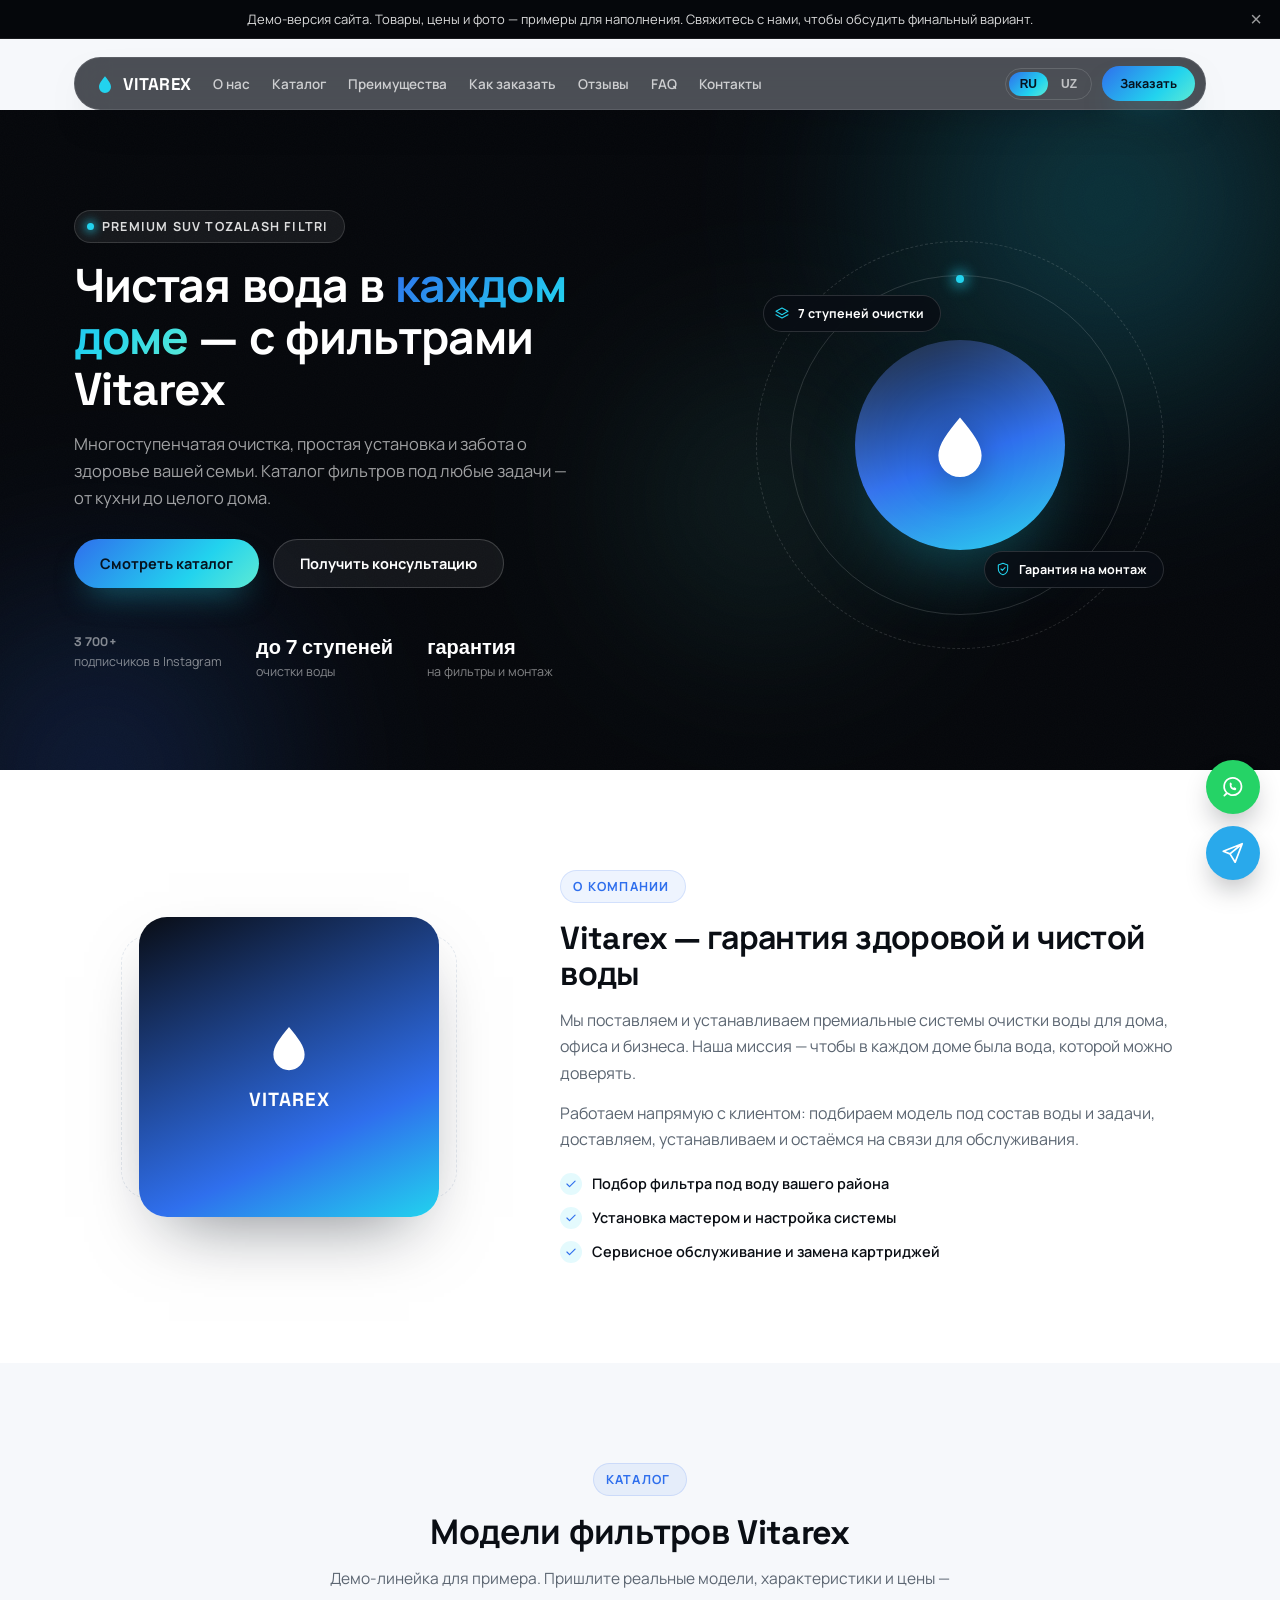
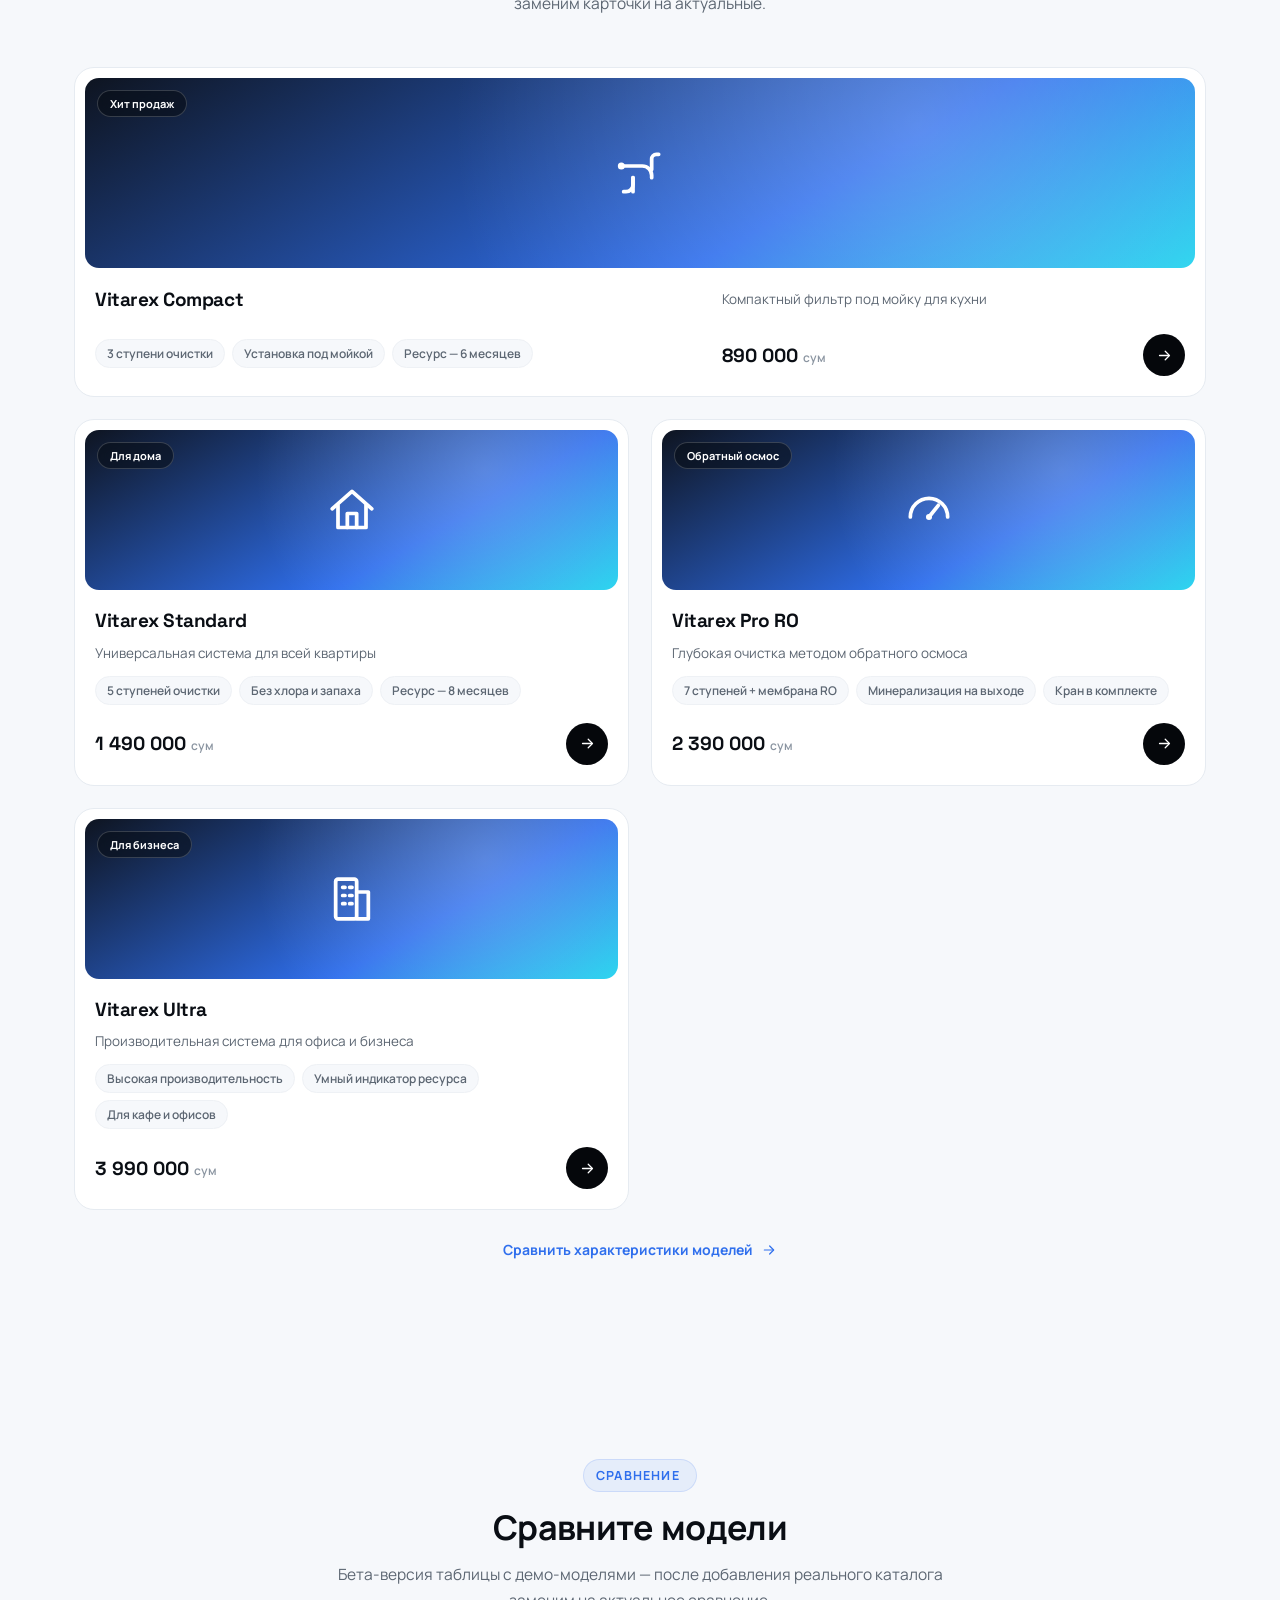
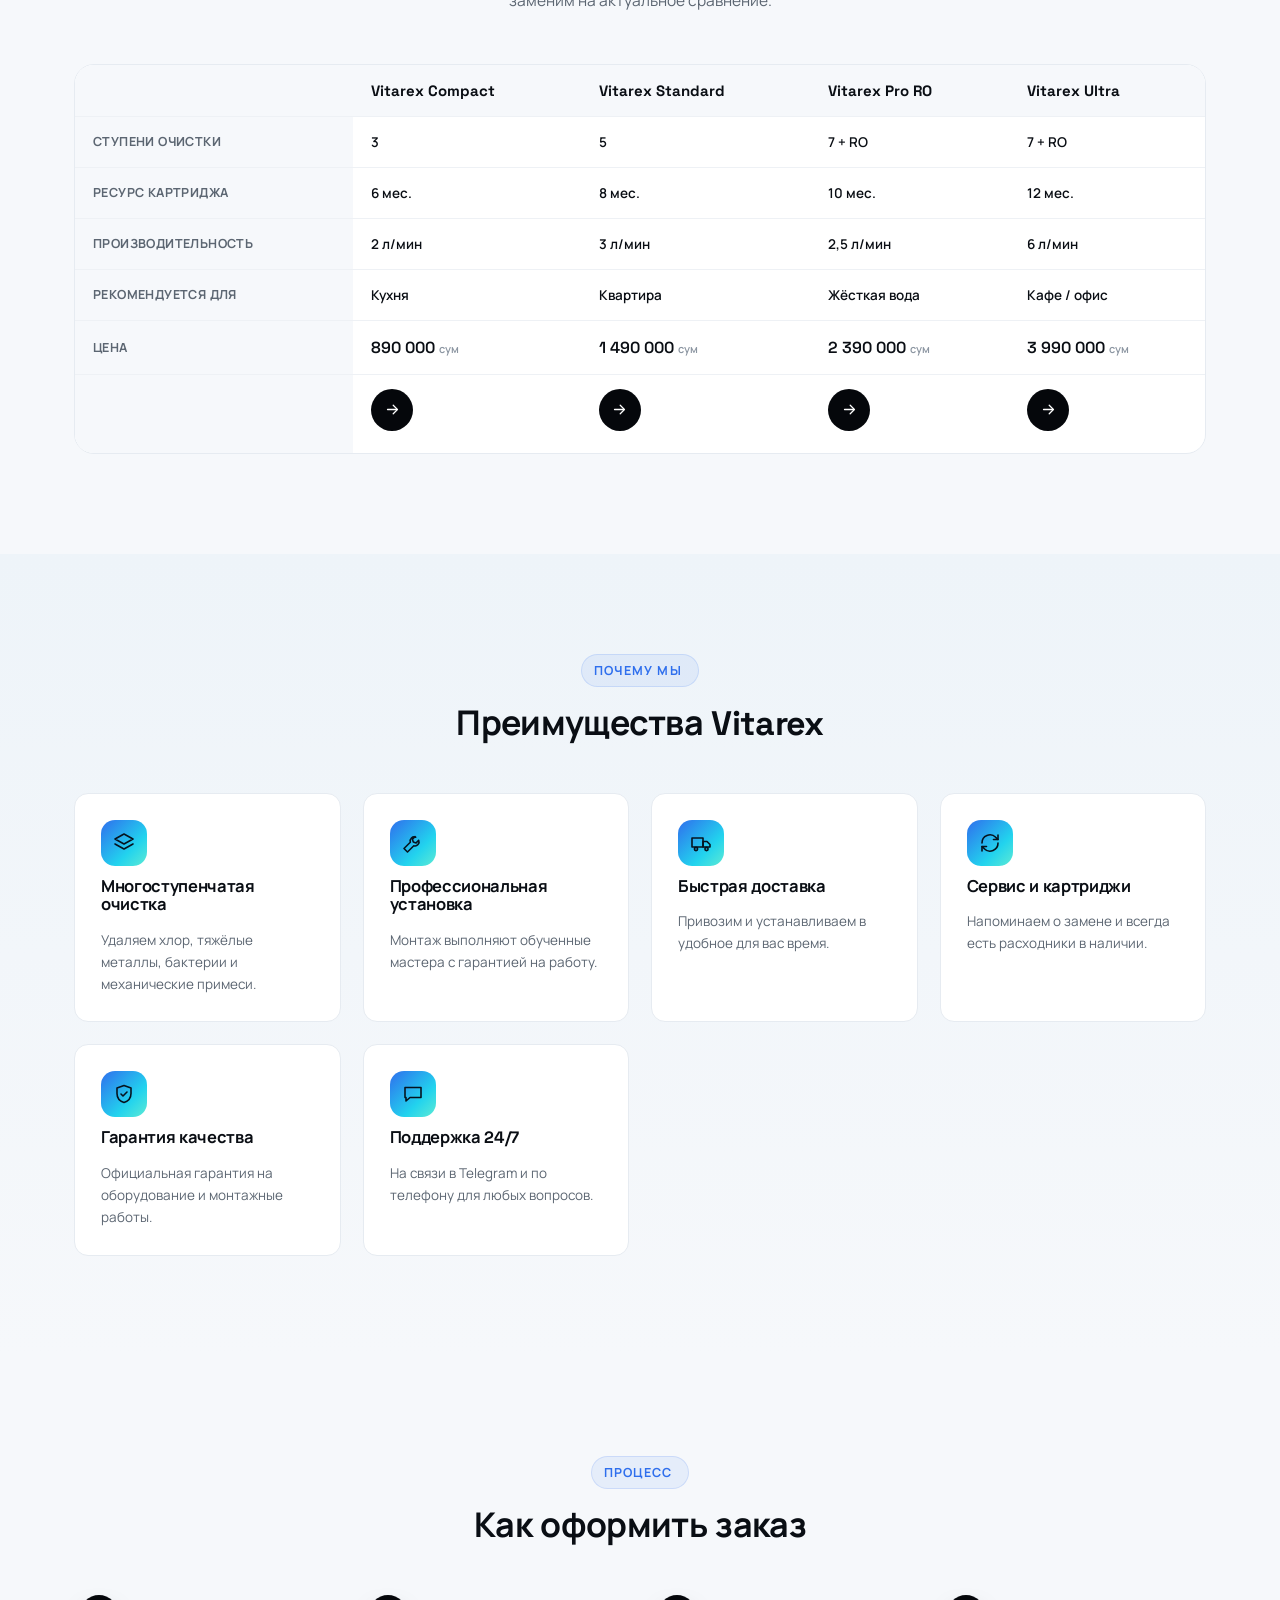
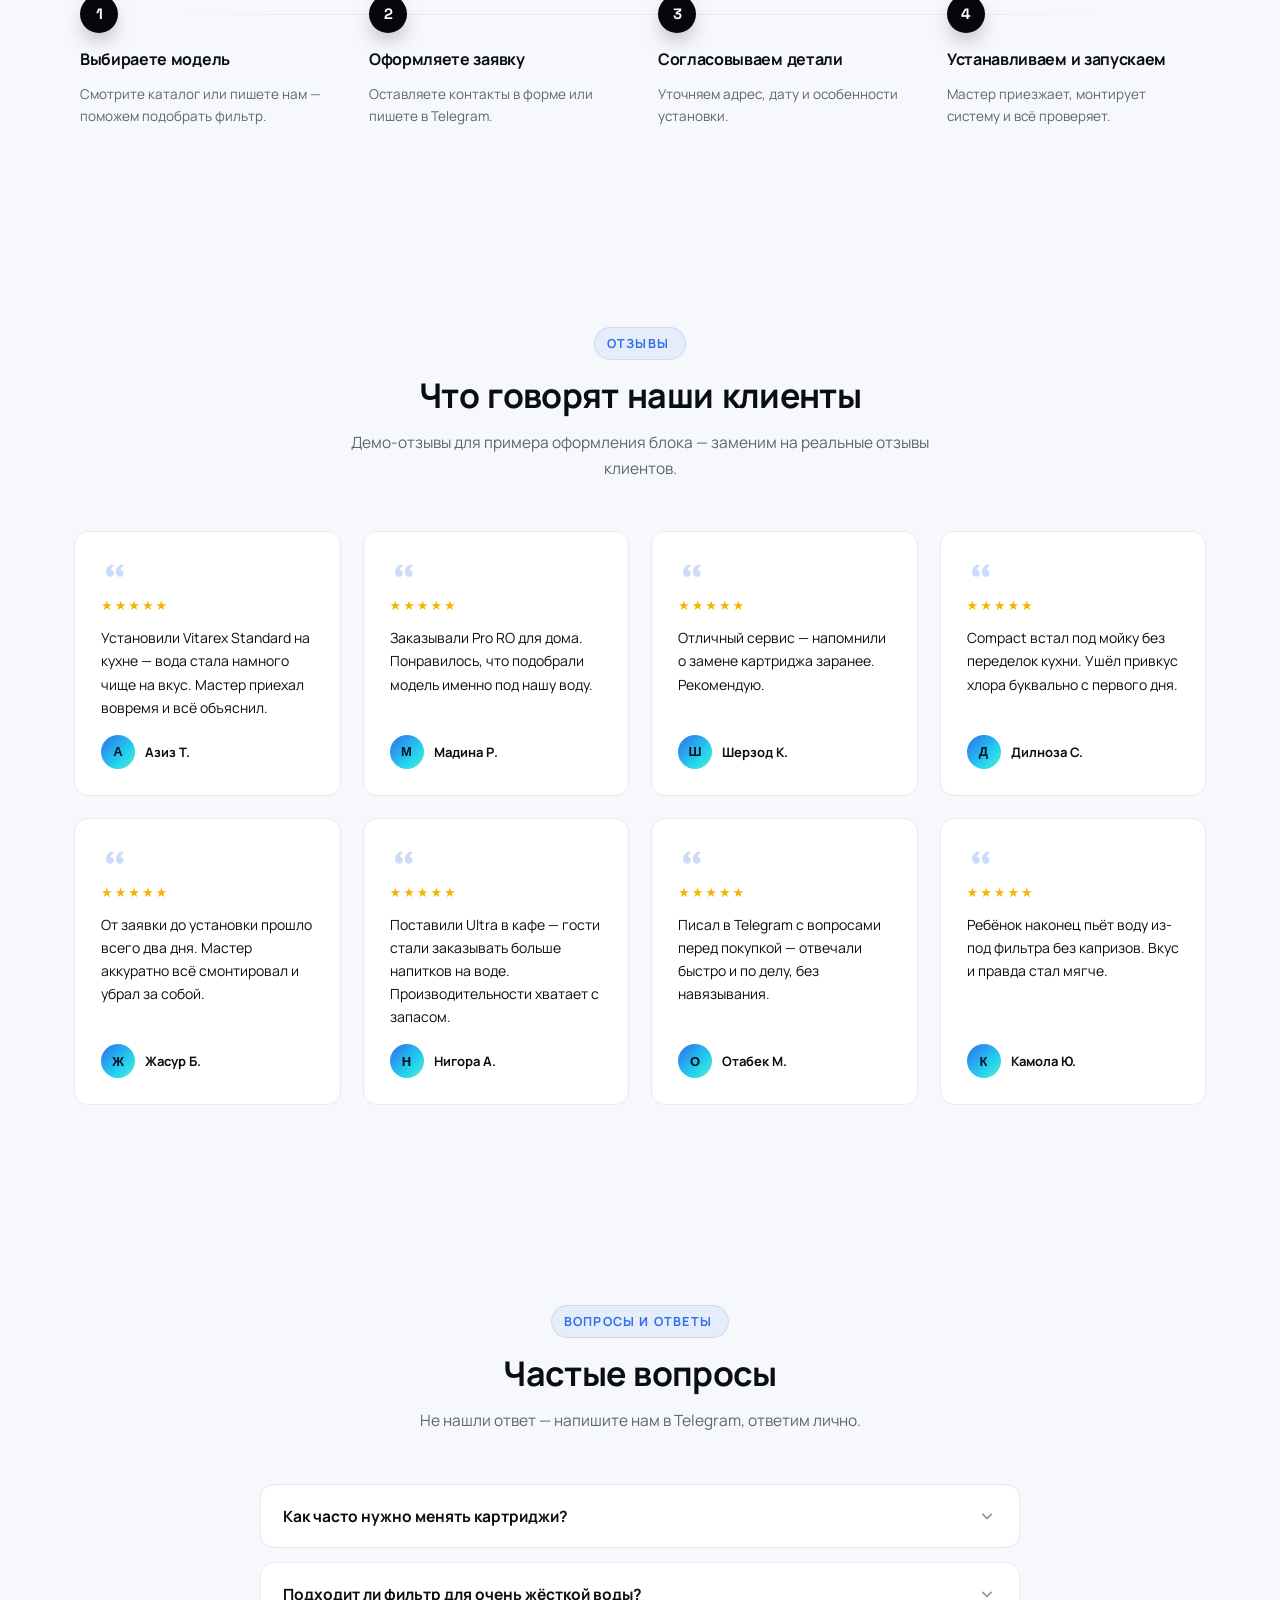
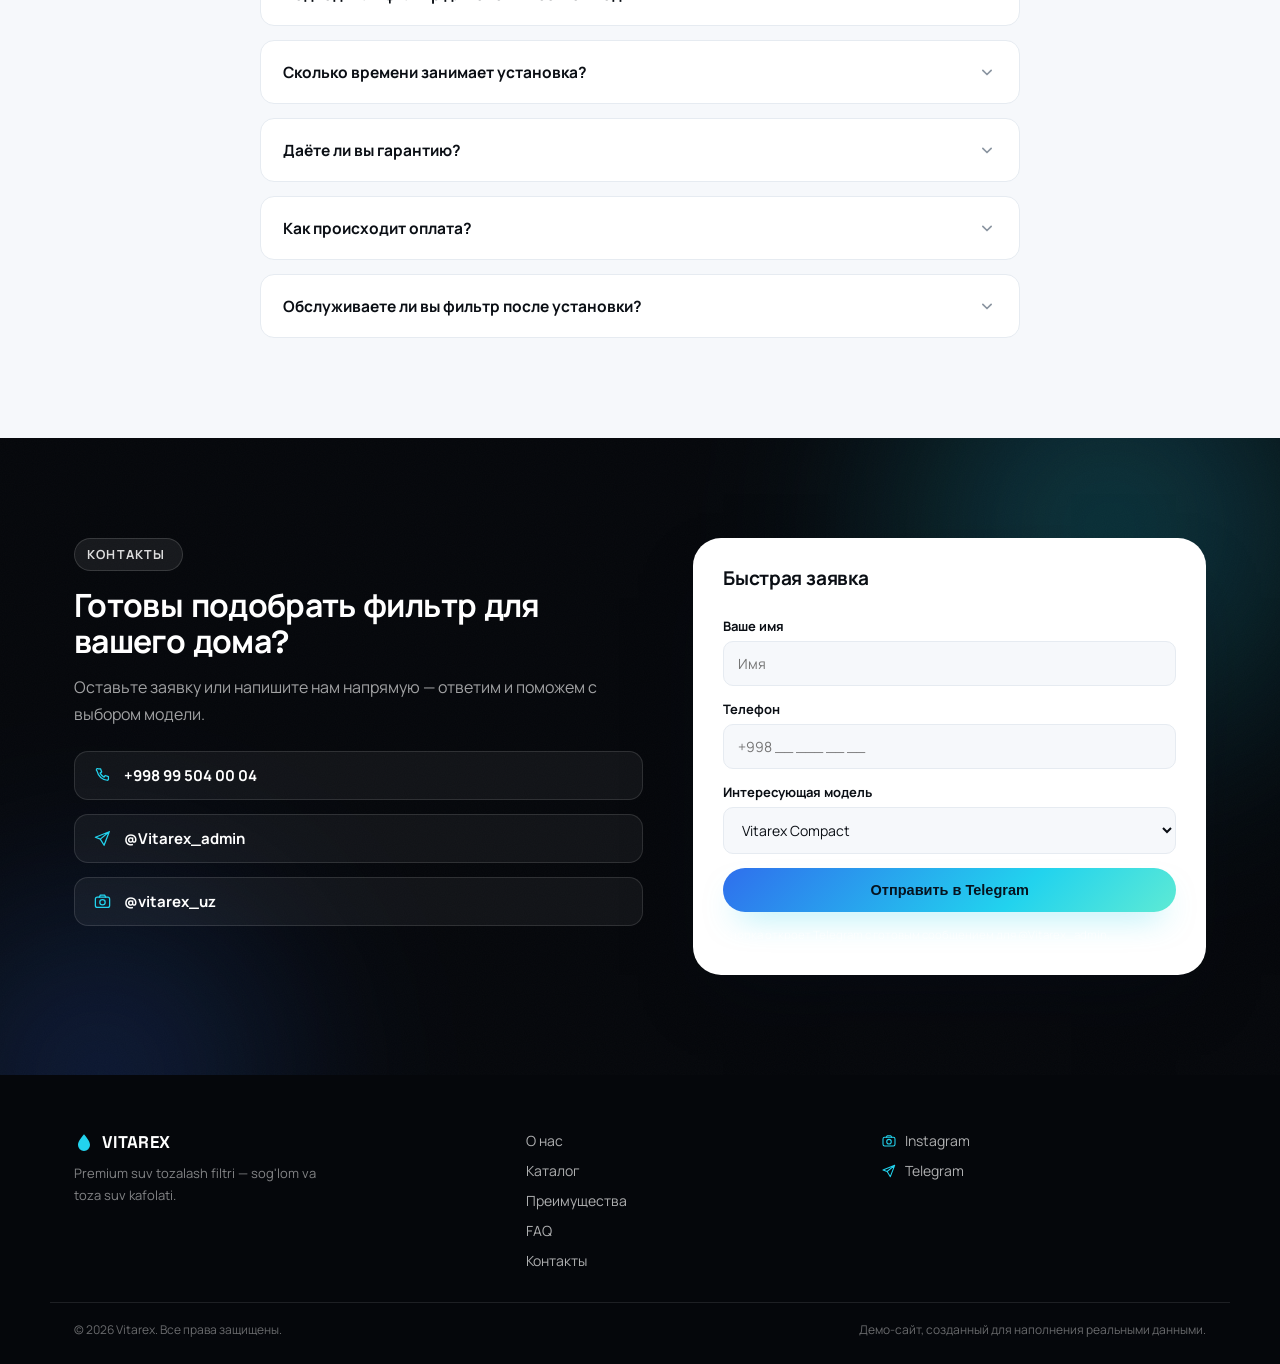
==== commit 5d1e0384: "Add sticky Telegram/WhatsApp buttons and beta model comparison table" ====
--- a/index.html
+++ b/index.html
@@ -163,6 +163,24 @@
       </div>
 
       <div class="catalog-grid" id="catalogGrid"></div>
+
+      <div class="catalog-compare-link">
+        <a href="#compare" data-i18n="catalog_compare_link">Сравнить характеристики моделей</a>
+        <span data-icon="arrow"></span>
+      </div>
+    </div>
+  </section>
+
+  <section class="compare" id="compare">
+    <div class="container">
+      <div class="section-head" data-reveal>
+        <span class="section-eyebrow" data-i18n="compare_eyebrow">Сравнение</span>
+        <h2 data-i18n="compare_title">Сравните модели</h2>
+        <p data-i18n="compare_sub">Бета-версия таблицы с демо-моделями — после добавления реального каталога заменим на актуальное сравнение.</p>
+      </div>
+      <div class="compare-table-wrap" data-reveal>
+        <table class="compare-table" id="compareTable"></table>
+      </div>
     </div>
   </section>
 
@@ -281,6 +299,15 @@
   </div>
 </footer>
 
+<div class="float-contact" aria-label="Быстрая связь">
+  <a href="https://wa.me/998995040004" target="_blank" rel="noopener" class="float-contact__btn float-contact__btn--whatsapp" aria-label="WhatsApp">
+    <span data-icon="whatsapp"></span>
+  </a>
+  <a href="https://t.me/Vitarex_admin" target="_blank" rel="noopener" class="float-contact__btn float-contact__btn--telegram" aria-label="Telegram">
+    <span data-icon="send"></span>
+  </a>
+</div>
+
 <script src="data.js"></script>
 <script src="script.js"></script>
 </body>
--- a/styles.css
+++ b/styles.css
@@ -338,6 +338,66 @@
 .product-card__price { font-weight: 700; color: var(--ink); font-size: 19px; font-family: 'Space Grotesk', sans-serif; }
 .product-card__price small { font-weight: 600; color: var(--ink-faint); font-size: 12px; font-family: 'Manrope', sans-serif; }
 
+.catalog-compare-link {
+  display: flex; align-items: center; justify-content: center; gap: 8px;
+  margin-top: 30px; font-weight: 700; font-size: 14px; color: var(--blue-600);
+}
+.catalog-compare-link span[data-icon] { width: 16px; height: 16px; transition: transform 0.2s ease; }
+.catalog-compare-link:hover span[data-icon] { transform: translateX(3px); }
+
+/* Compare table */
+.compare-table-wrap { overflow-x: auto; border: 1px solid var(--border); border-radius: var(--radius-lg); }
+.compare-table { width: 100%; border-collapse: collapse; min-width: 640px; background: var(--card); }
+.compare-table th, .compare-table td { padding: 16px 18px; text-align: left; font-size: 13.5px; border-bottom: 1px solid var(--border-soft); }
+.compare-table thead th {
+  font-family: 'Space Grotesk', sans-serif; font-size: 15px; font-weight: 700; color: var(--ink);
+  background: var(--bg); white-space: nowrap;
+}
+.compare-table__corner { background: var(--bg); }
+.compare-table tbody th {
+  font-weight: 700; color: var(--ink-soft); font-size: 12.5px; text-transform: uppercase; letter-spacing: 0.4px;
+  white-space: nowrap; background: var(--bg);
+}
+.compare-table tbody td { color: var(--ink); font-weight: 600; }
+.compare-table__price-row td { font-family: 'Space Grotesk', sans-serif; font-size: 16px; font-weight: 700; color: var(--blue-600); }
+.compare-table__price-row small { font-family: 'Manrope', sans-serif; font-weight: 600; color: var(--ink-faint); font-size: 11px; }
+.compare-table tbody tr:last-child th, .compare-table tbody tr:last-child td { border-bottom: none; padding-top: 14px; padding-bottom: 22px; }
+
+/* Floating contact buttons */
+.float-contact {
+  position: fixed; right: 20px; bottom: 20px; z-index: 60;
+  display: flex; flex-direction: column; gap: 12px;
+}
+.float-contact__btn {
+  width: 54px; height: 54px; border-radius: 50%; display: flex; align-items: center; justify-content: center;
+  color: #fff; box-shadow: 0 14px 30px -10px rgba(9, 13, 21, 0.45);
+  transition: transform 0.25s var(--ease), box-shadow 0.25s ease;
+  position: relative;
+}
+.float-contact__btn span { width: 26px; height: 26px; }
+.float-contact__btn:hover { transform: scale(1.08); }
+.float-contact__btn--whatsapp { background: #25d366; }
+.float-contact__btn--telegram { background: #29a9eb; }
+.float-contact__btn::before {
+  content: ""; position: absolute; inset: 0; border-radius: 50%;
+  box-shadow: 0 0 0 0 rgba(37, 211, 102, 0.55);
+  animation: pulse-ring 2.6s ease-out infinite;
+}
+.float-contact__btn--telegram::before { box-shadow: 0 0 0 0 rgba(41, 169, 235, 0.55); animation-delay: 1.3s; }
+@keyframes pulse-ring {
+  0% { box-shadow: 0 0 0 0 rgba(37, 211, 102, 0.45); }
+  70% { box-shadow: 0 0 0 14px rgba(37, 211, 102, 0); }
+  100% { box-shadow: 0 0 0 0 rgba(37, 211, 102, 0); }
+}
+@media (max-width: 760px) {
+  .float-contact { right: 14px; bottom: 14px; gap: 10px; }
+  .float-contact__btn { width: 48px; height: 48px; }
+  .float-contact__btn span { width: 22px; height: 22px; }
+}
+@media (prefers-reduced-motion: reduce) {
+  .float-contact__btn::before { animation: none; }
+}
+
 /* Advantages */
 .advantages { background: linear-gradient(180deg, #eef4f9, var(--bg)); }
 .advantages-grid { display: grid; grid-template-columns: repeat(auto-fit, minmax(220px, 1fr)); gap: 22px; }
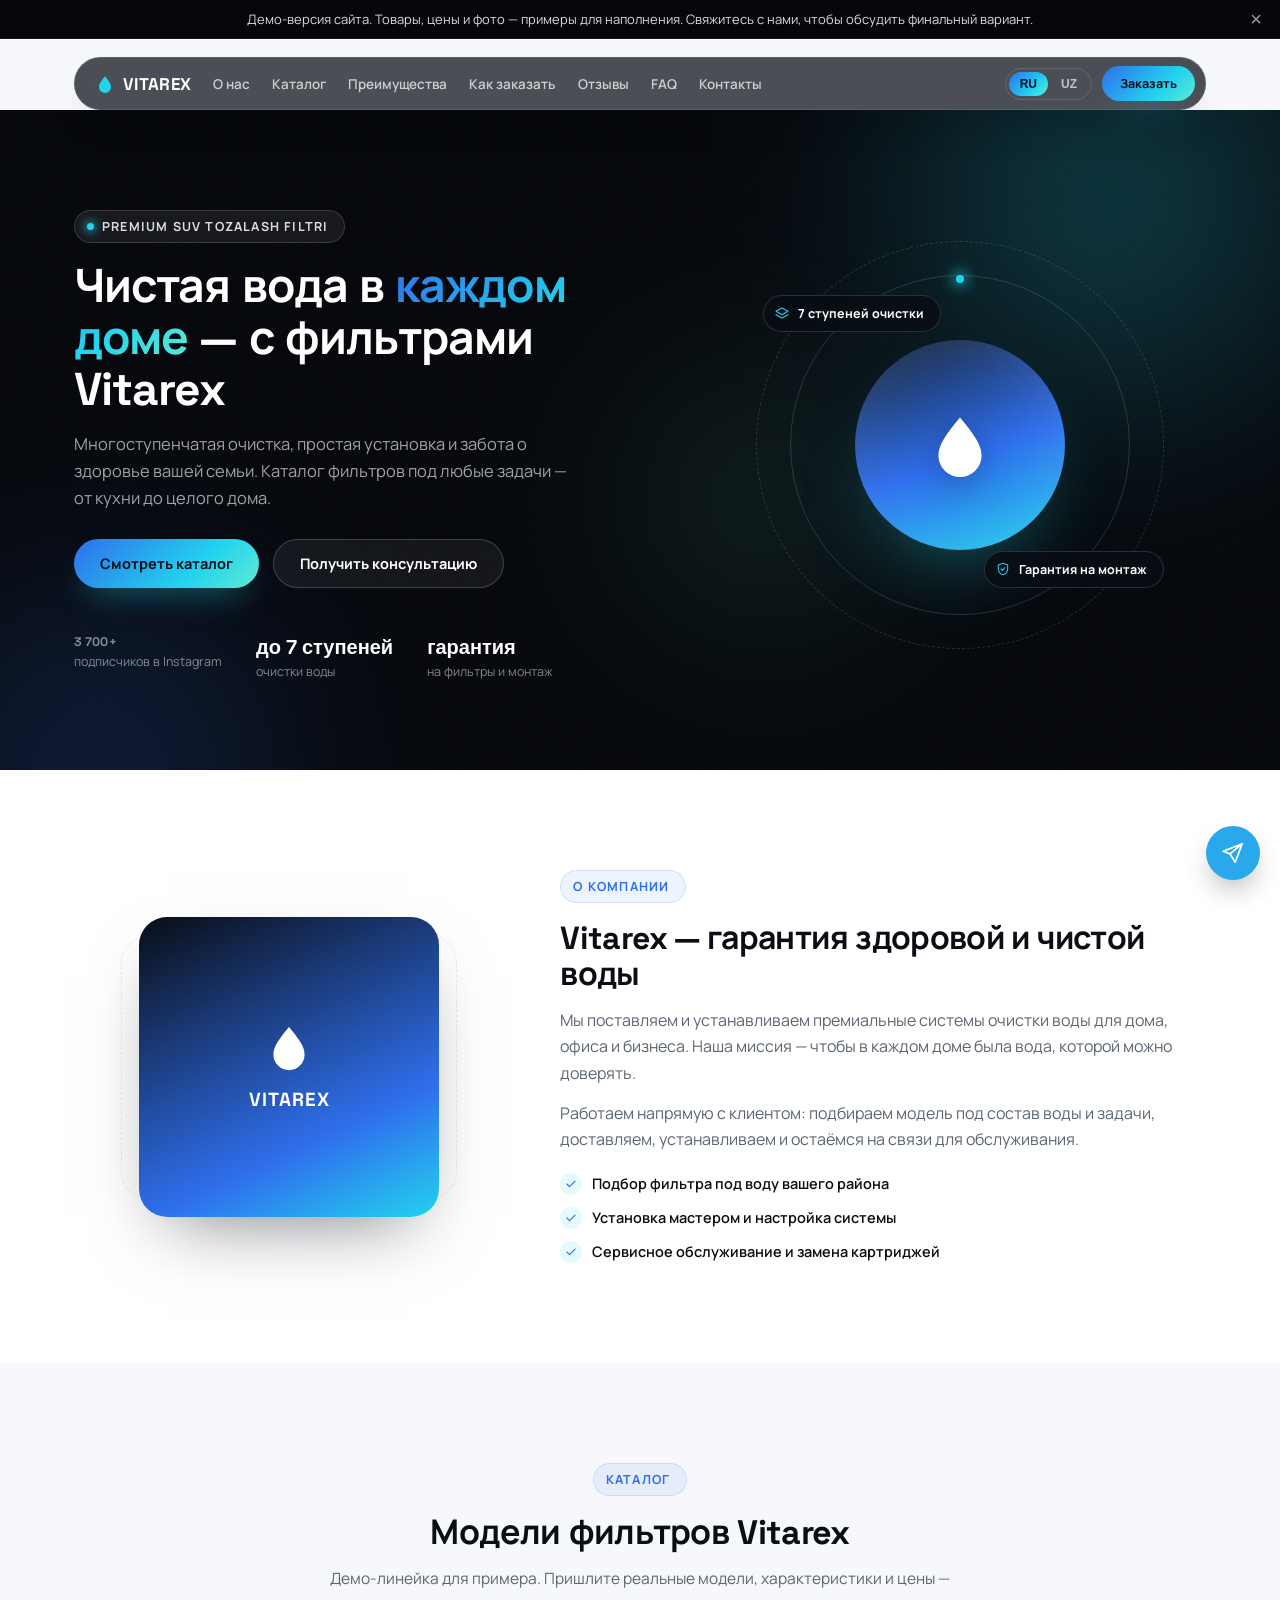
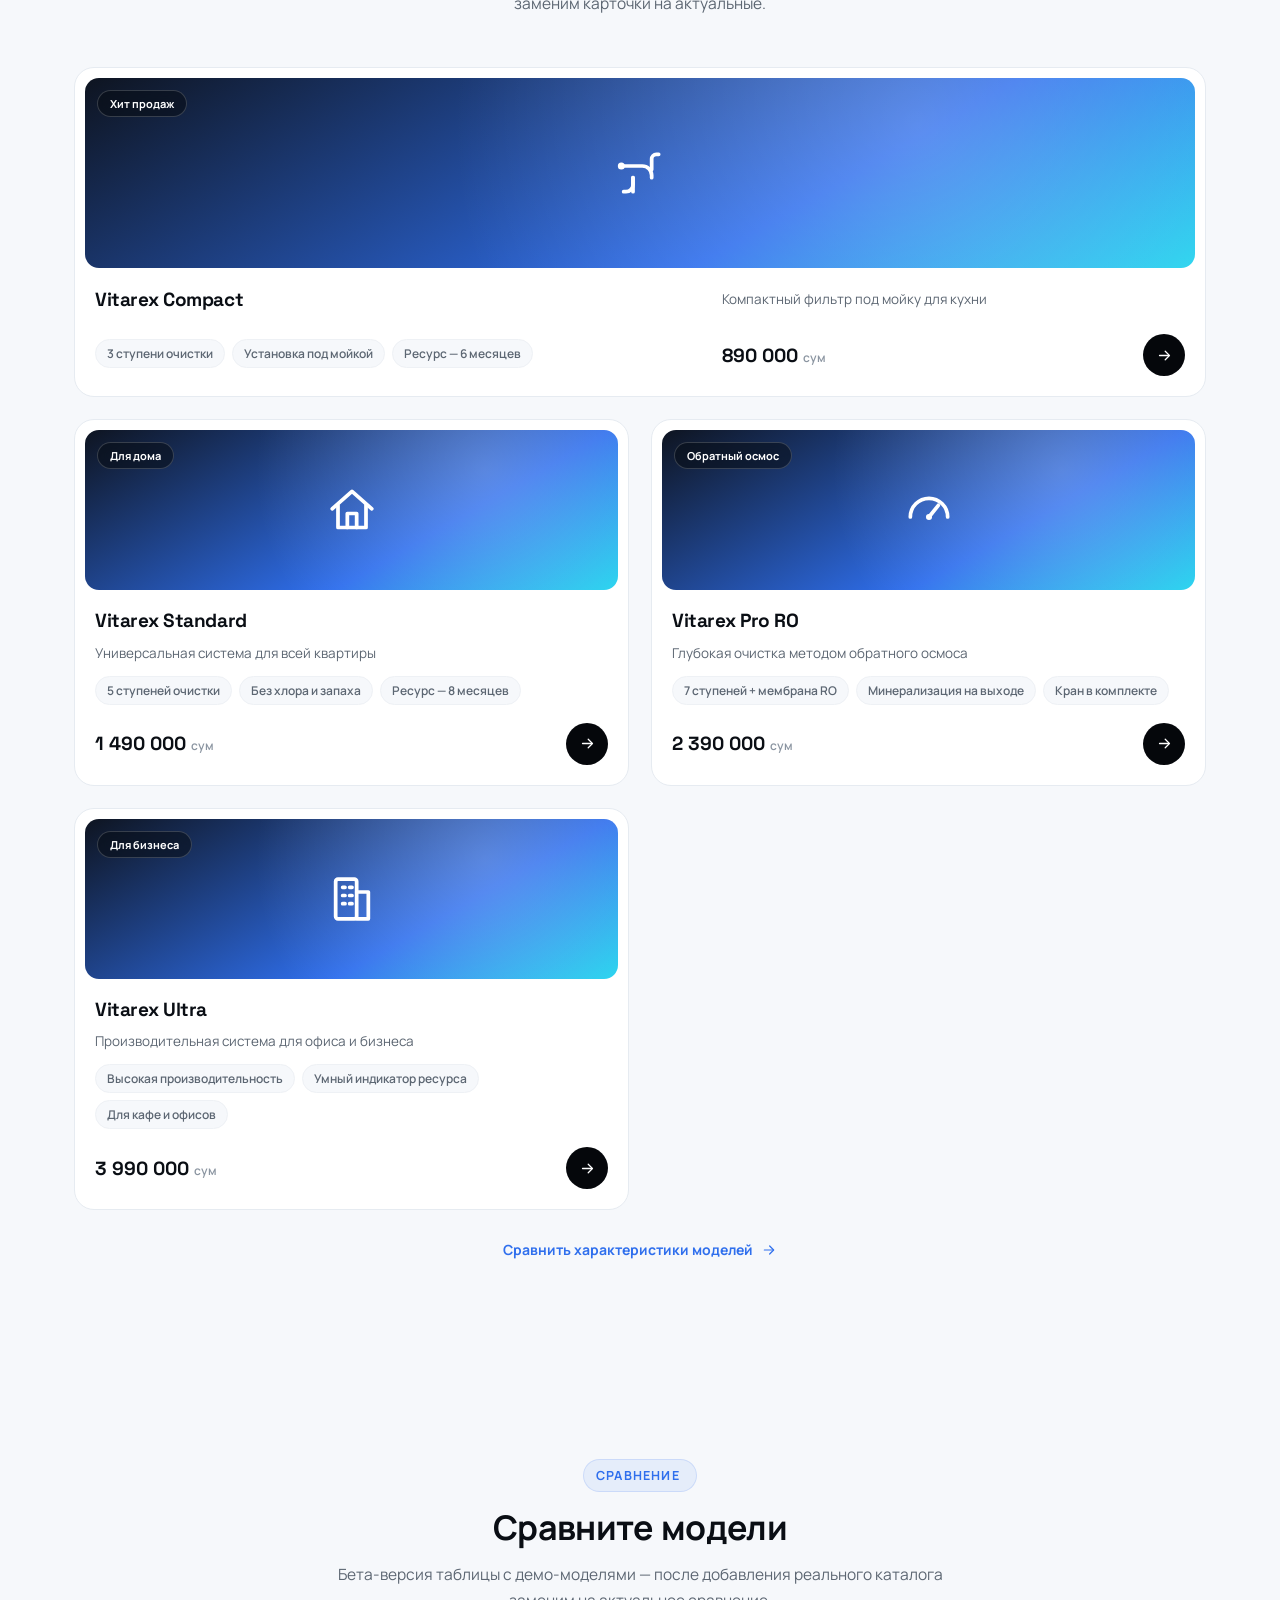
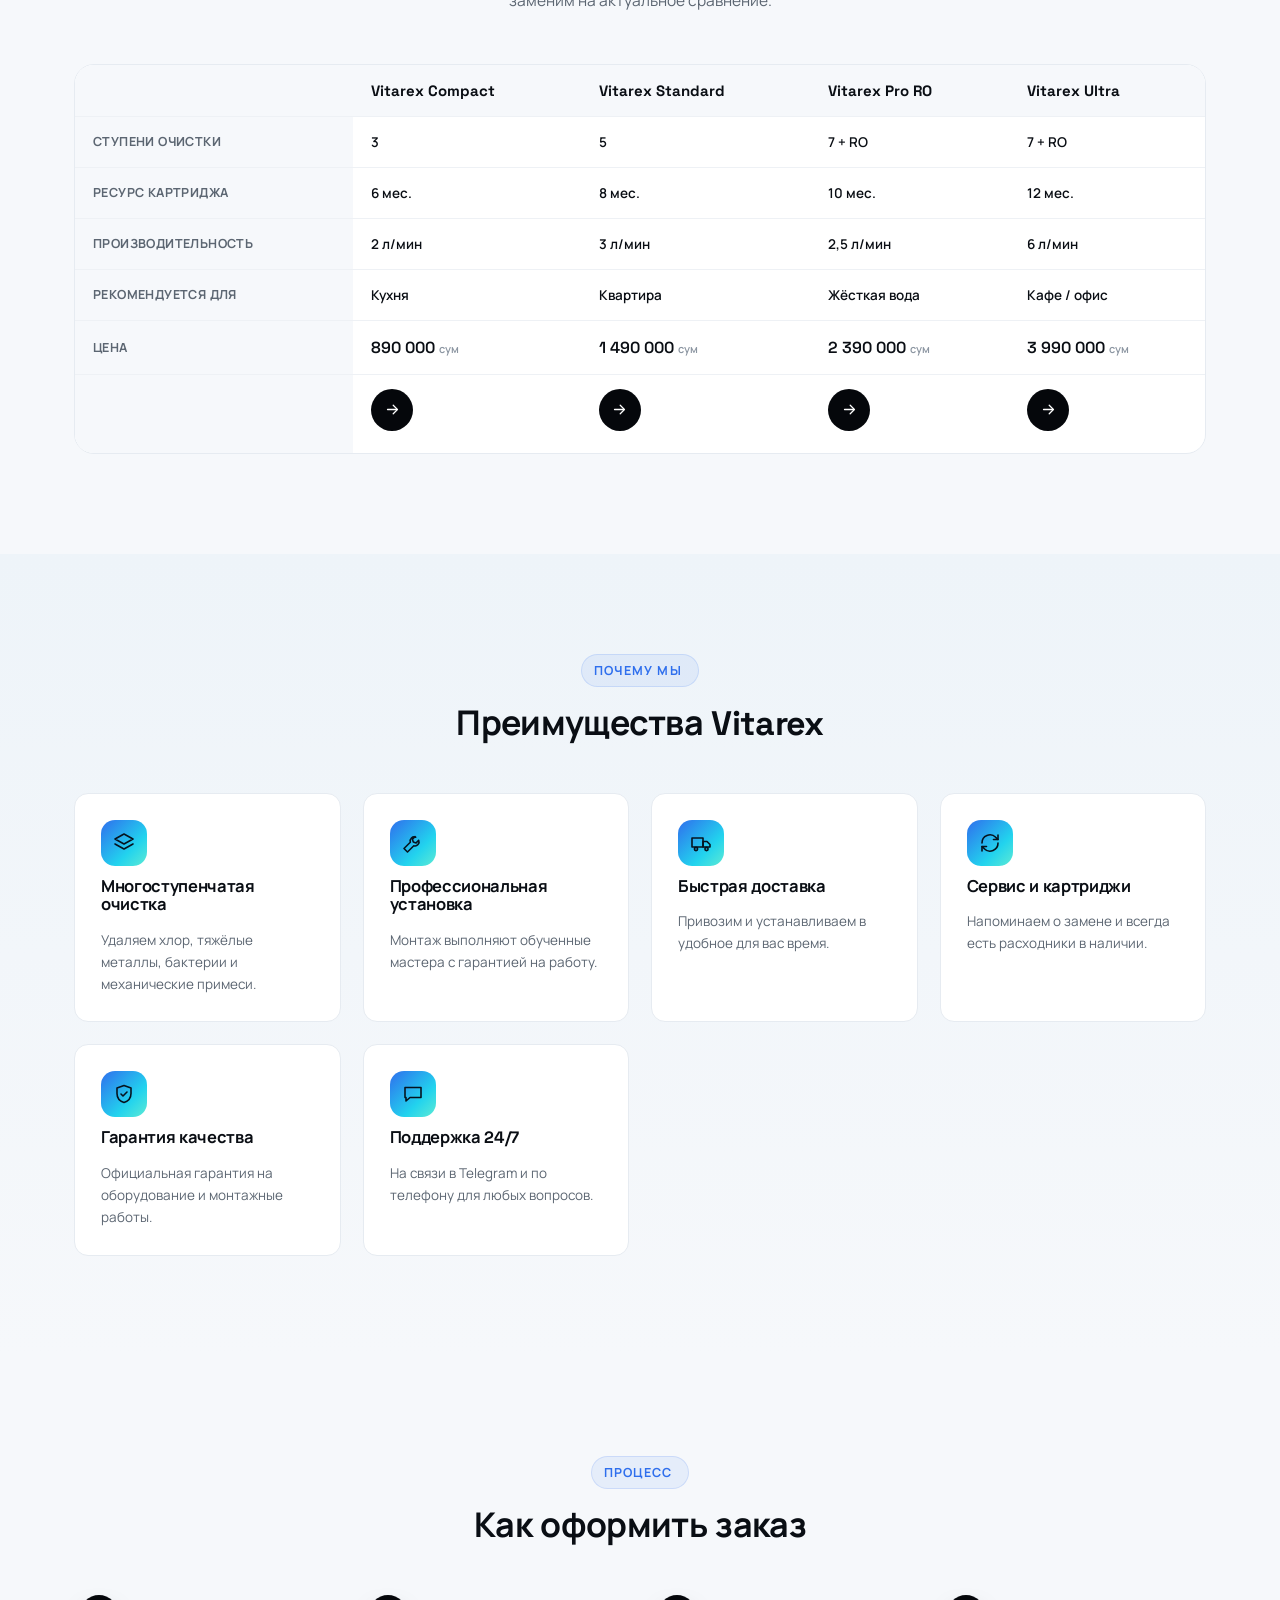
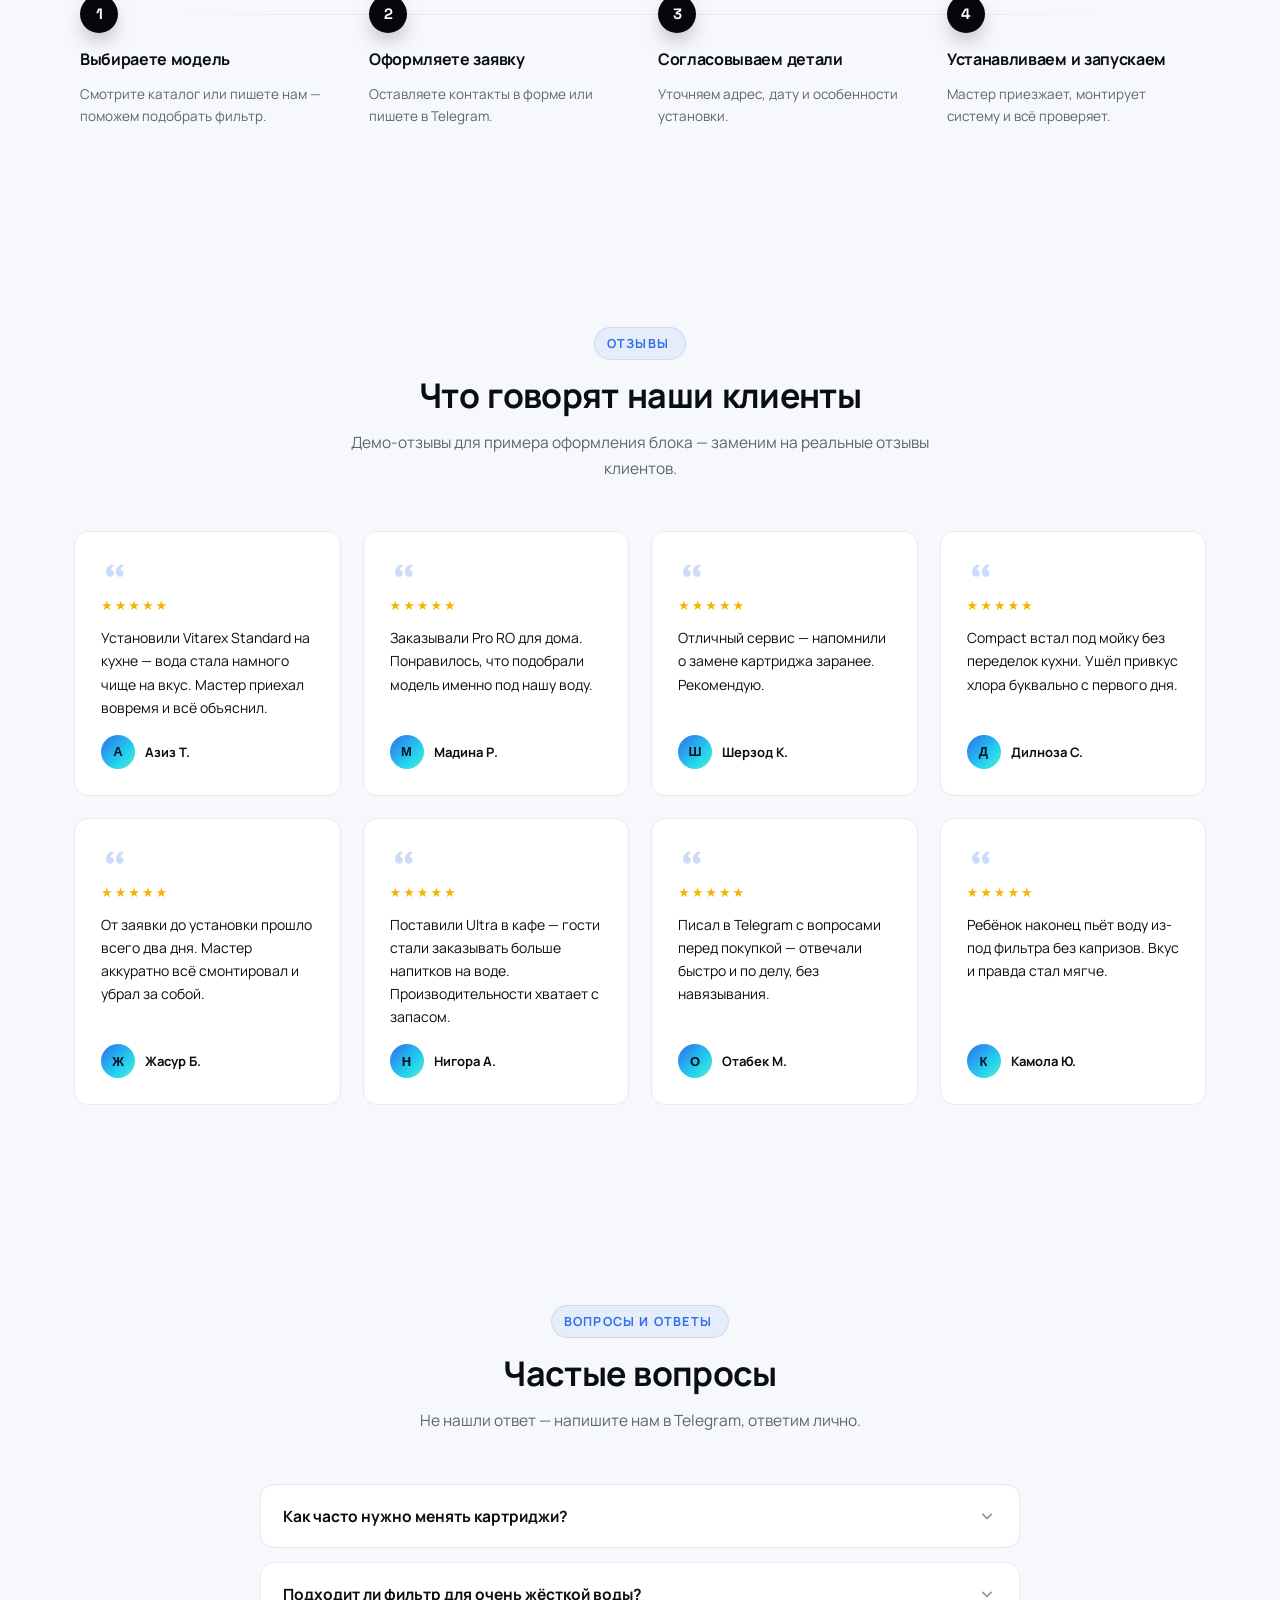
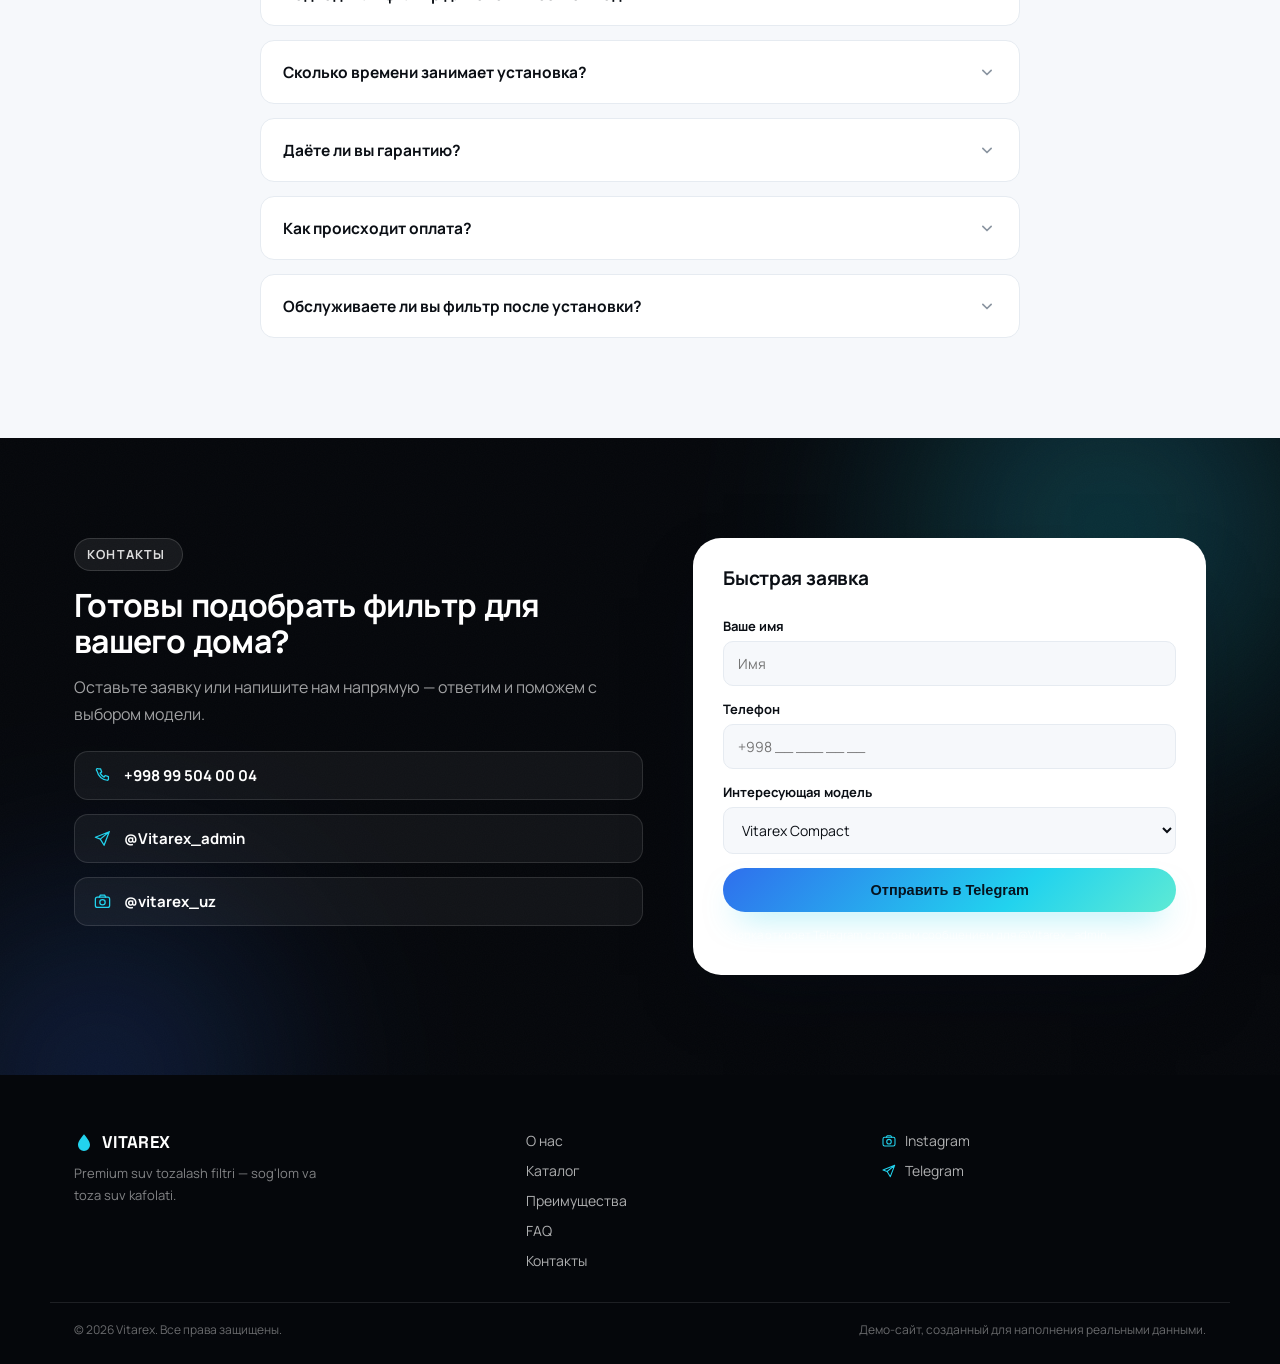
==== commit 69499747: "Remove WhatsApp floating button, keep Telegram only" ====
--- a/index.html
+++ b/index.html
@@ -300,9 +300,6 @@
 </footer>
 
 <div class="float-contact" aria-label="Быстрая связь">
-  <a href="https://wa.me/998995040004" target="_blank" rel="noopener" class="float-contact__btn float-contact__btn--whatsapp" aria-label="WhatsApp">
-    <span data-icon="whatsapp"></span>
-  </a>
   <a href="https://t.me/Vitarex_admin" target="_blank" rel="noopener" class="float-contact__btn float-contact__btn--telegram" aria-label="Telegram">
     <span data-icon="send"></span>
   </a>
--- a/styles.css
+++ b/styles.css
@@ -376,18 +376,16 @@
 }
 .float-contact__btn span { width: 26px; height: 26px; }
 .float-contact__btn:hover { transform: scale(1.08); }
-.float-contact__btn--whatsapp { background: #25d366; }
 .float-contact__btn--telegram { background: #29a9eb; }
 .float-contact__btn::before {
   content: ""; position: absolute; inset: 0; border-radius: 50%;
-  box-shadow: 0 0 0 0 rgba(37, 211, 102, 0.55);
+  box-shadow: 0 0 0 0 rgba(41, 169, 235, 0.55);
   animation: pulse-ring 2.6s ease-out infinite;
 }
-.float-contact__btn--telegram::before { box-shadow: 0 0 0 0 rgba(41, 169, 235, 0.55); animation-delay: 1.3s; }
 @keyframes pulse-ring {
-  0% { box-shadow: 0 0 0 0 rgba(37, 211, 102, 0.45); }
-  70% { box-shadow: 0 0 0 14px rgba(37, 211, 102, 0); }
-  100% { box-shadow: 0 0 0 0 rgba(37, 211, 102, 0); }
+  0% { box-shadow: 0 0 0 0 rgba(41, 169, 235, 0.45); }
+  70% { box-shadow: 0 0 0 14px rgba(41, 169, 235, 0); }
+  100% { box-shadow: 0 0 0 0 rgba(41, 169, 235, 0); }
 }
 @media (max-width: 760px) {
   .float-contact { right: 14px; bottom: 14px; gap: 10px; }
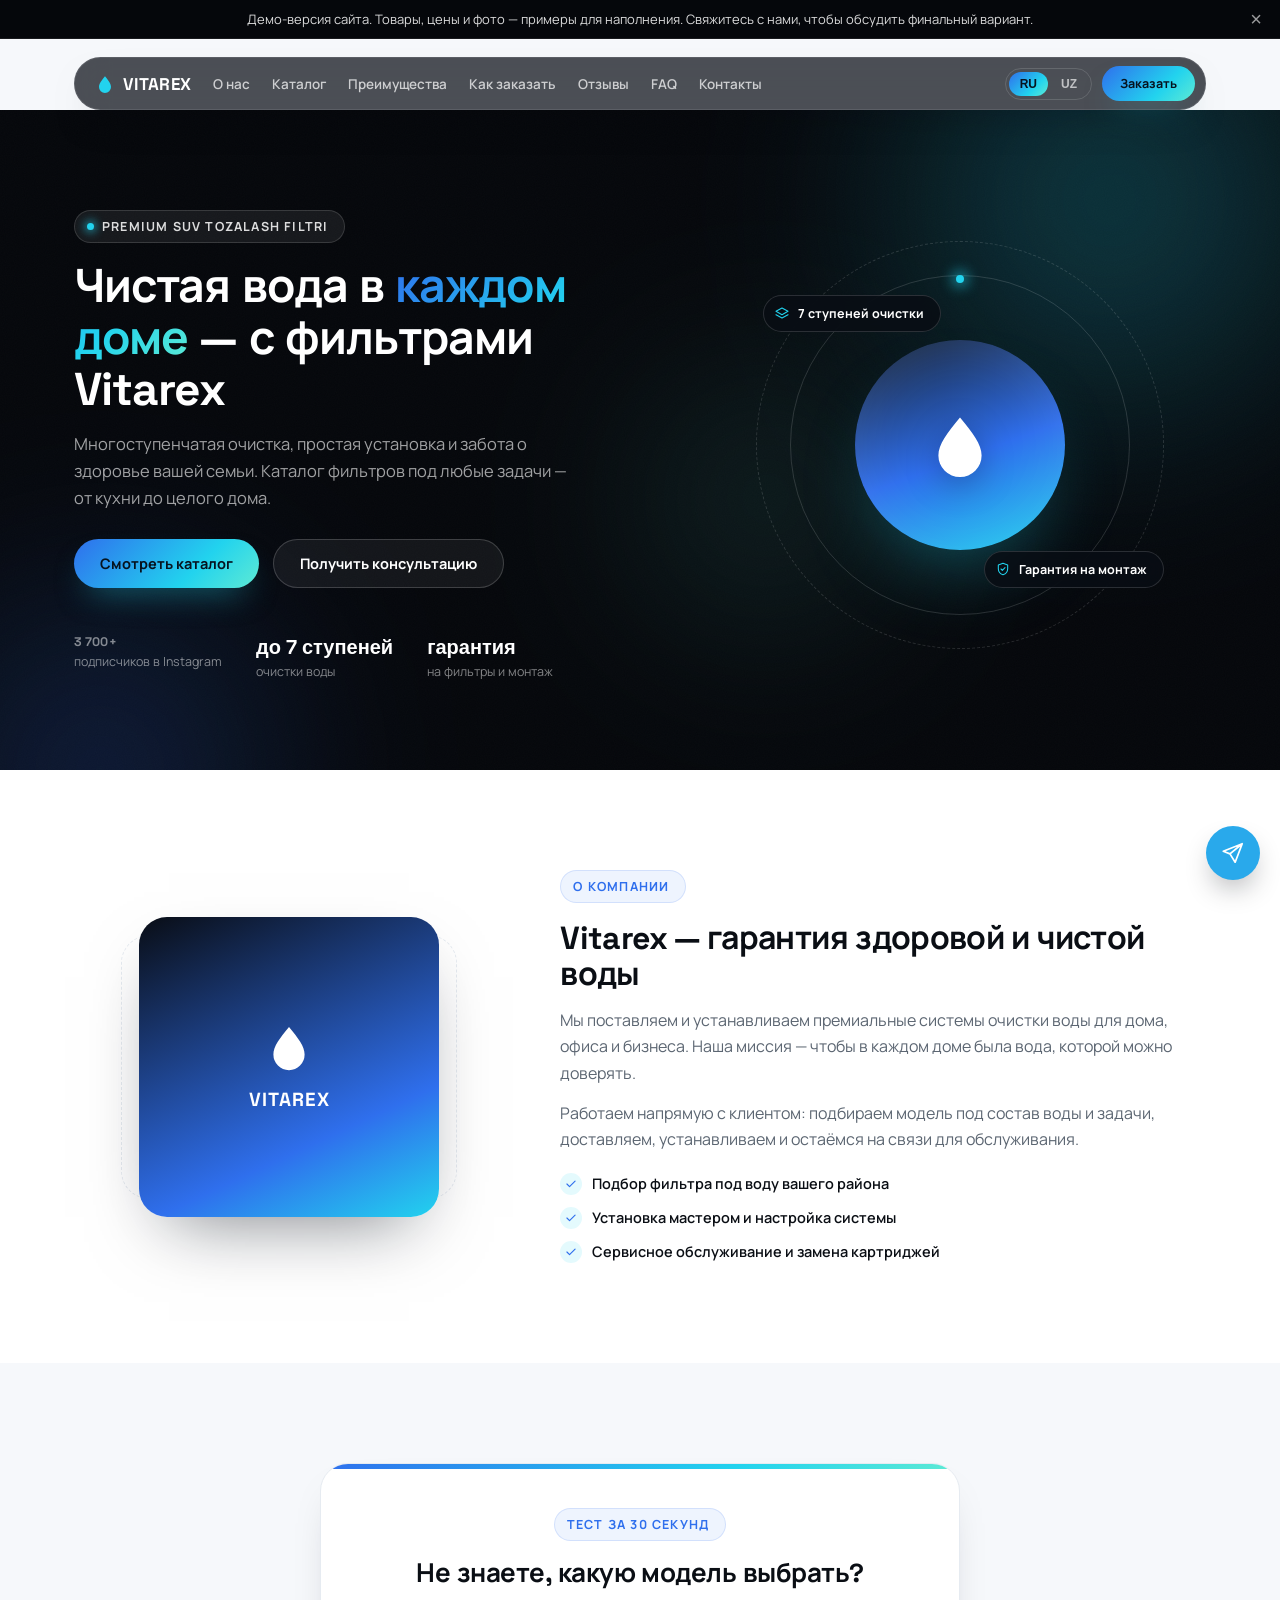
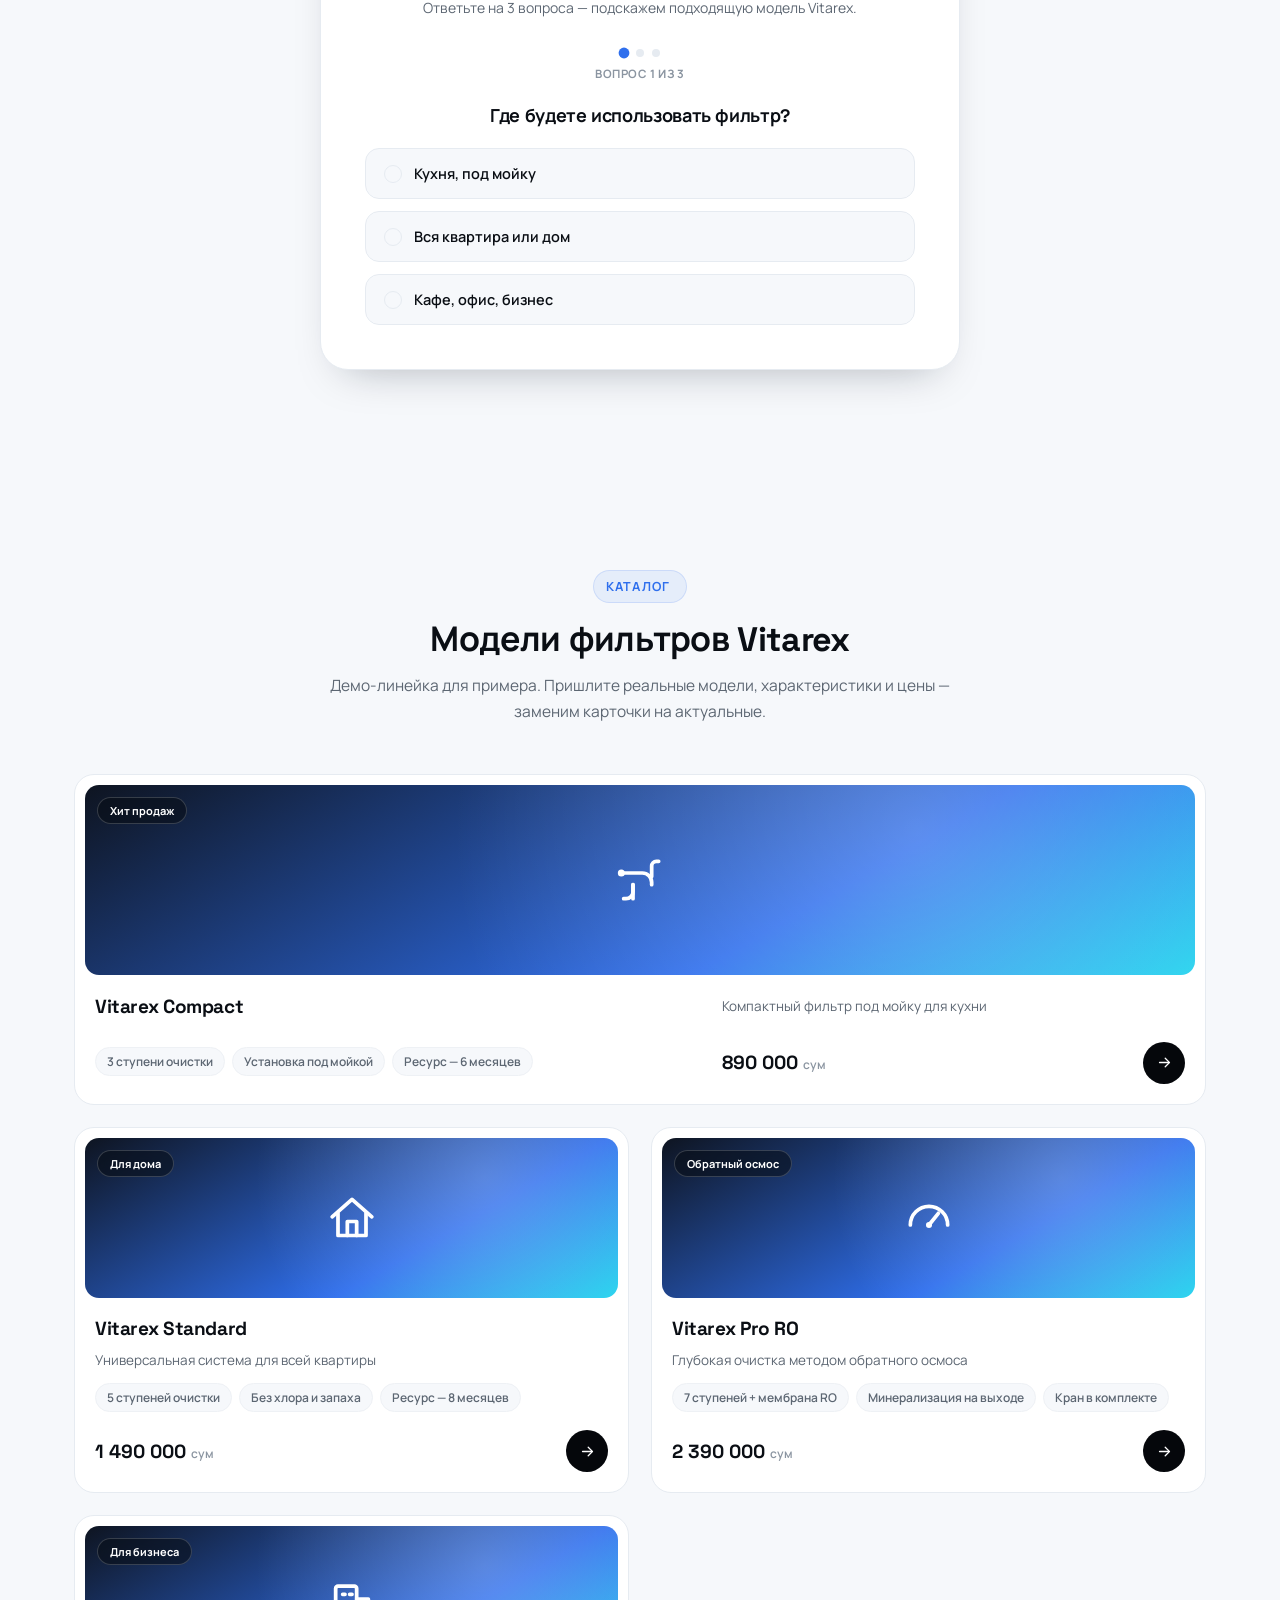
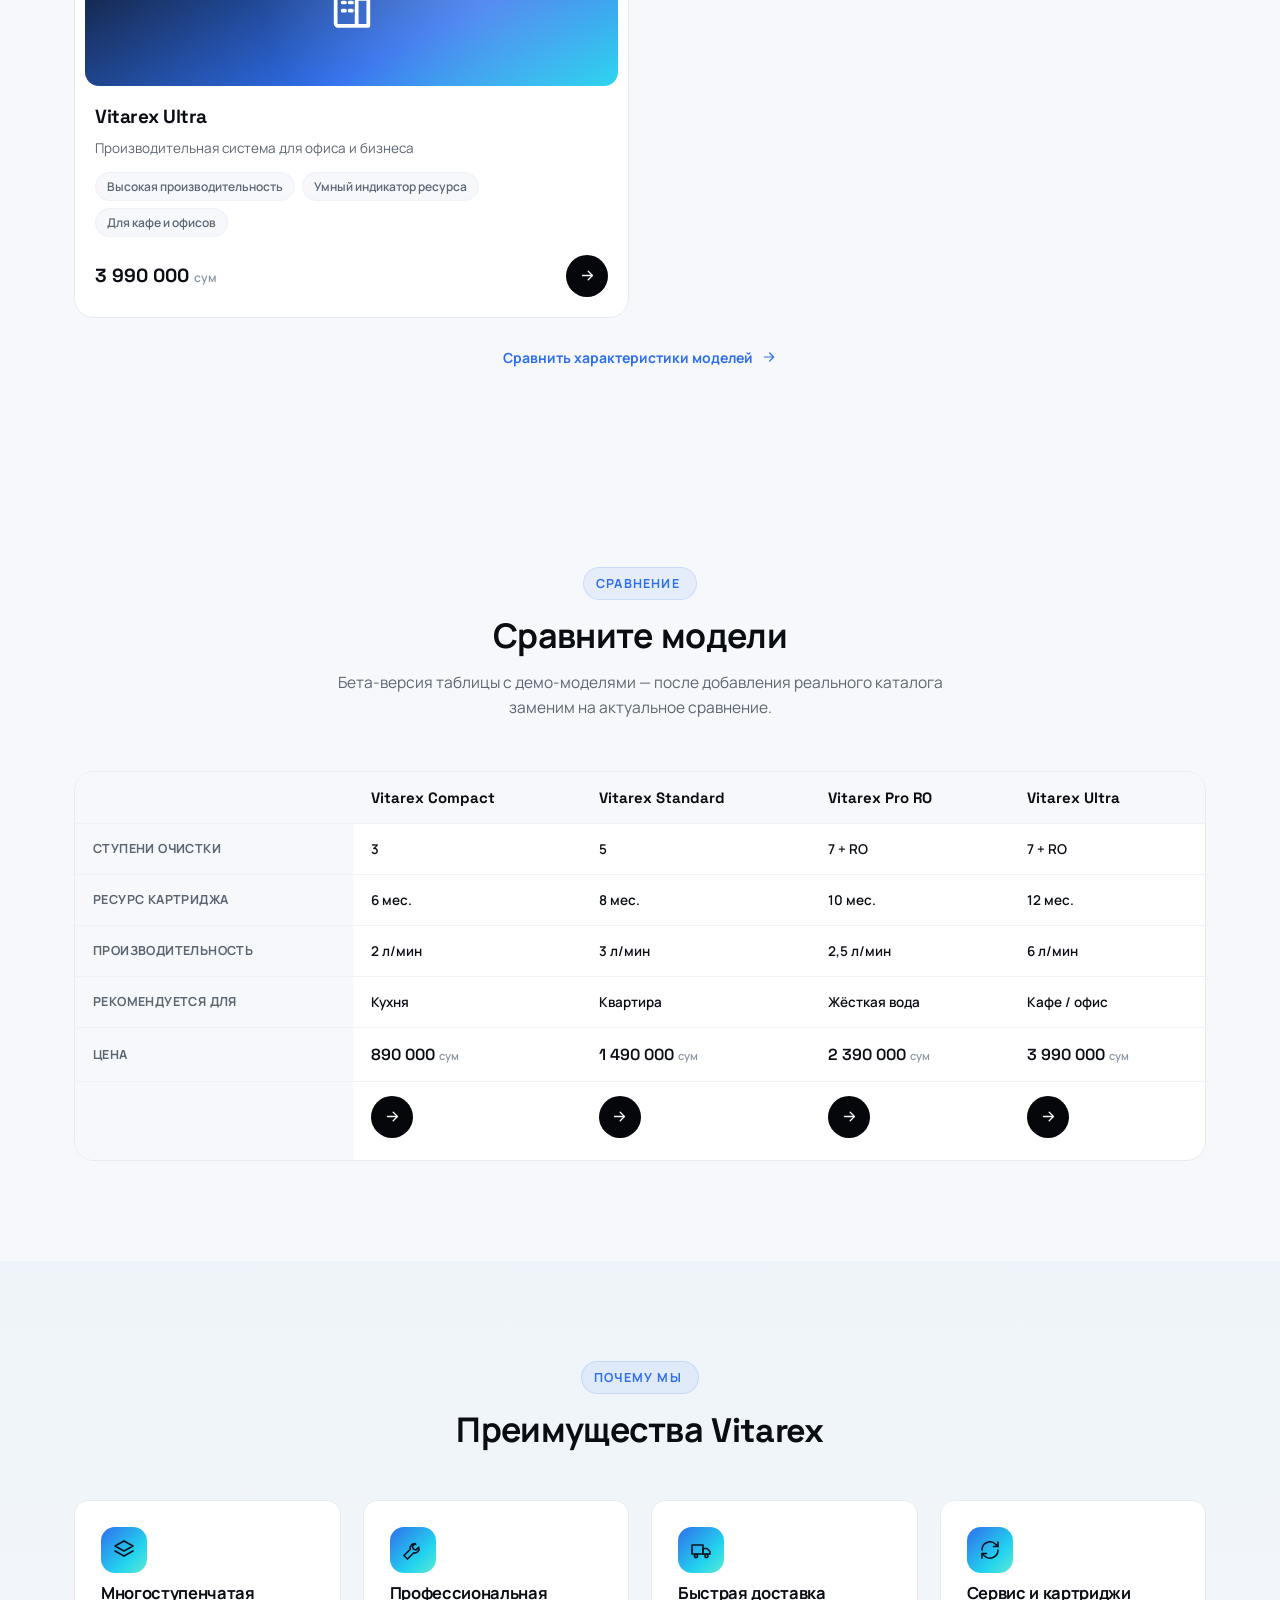
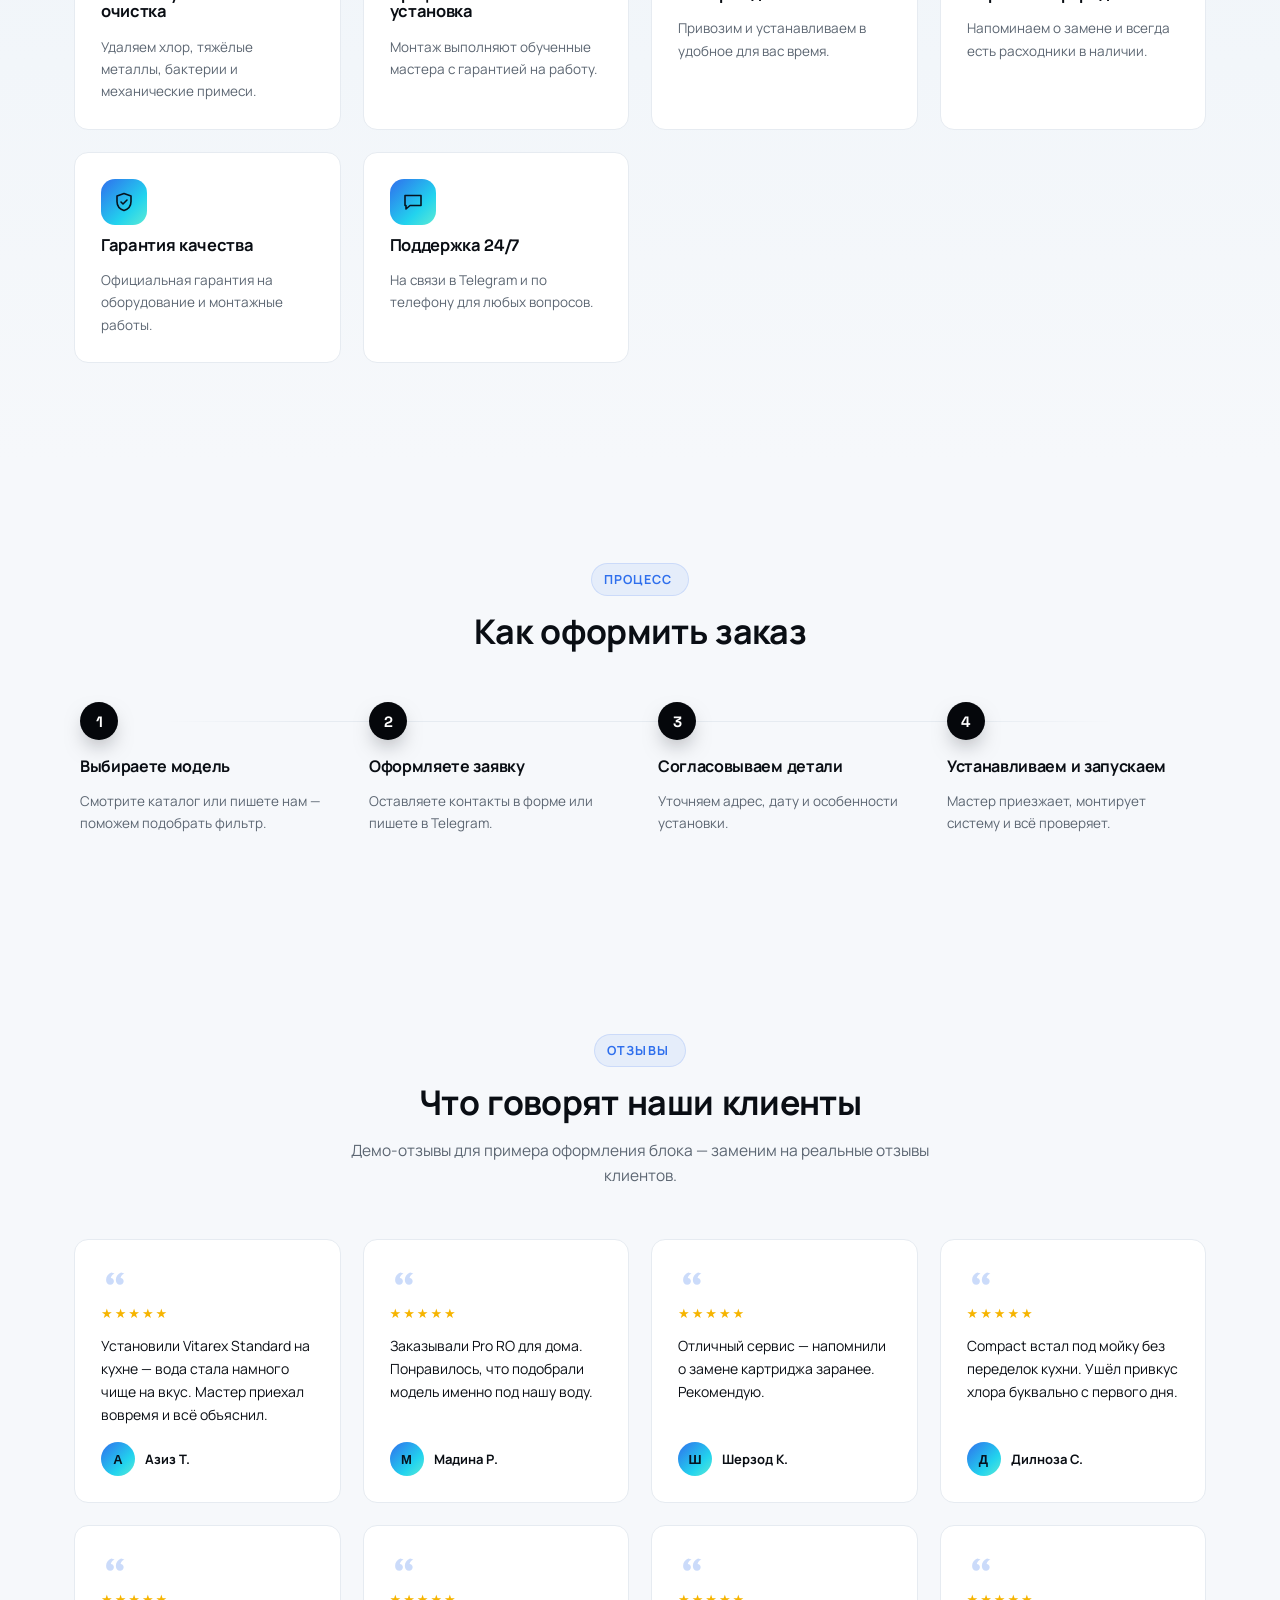
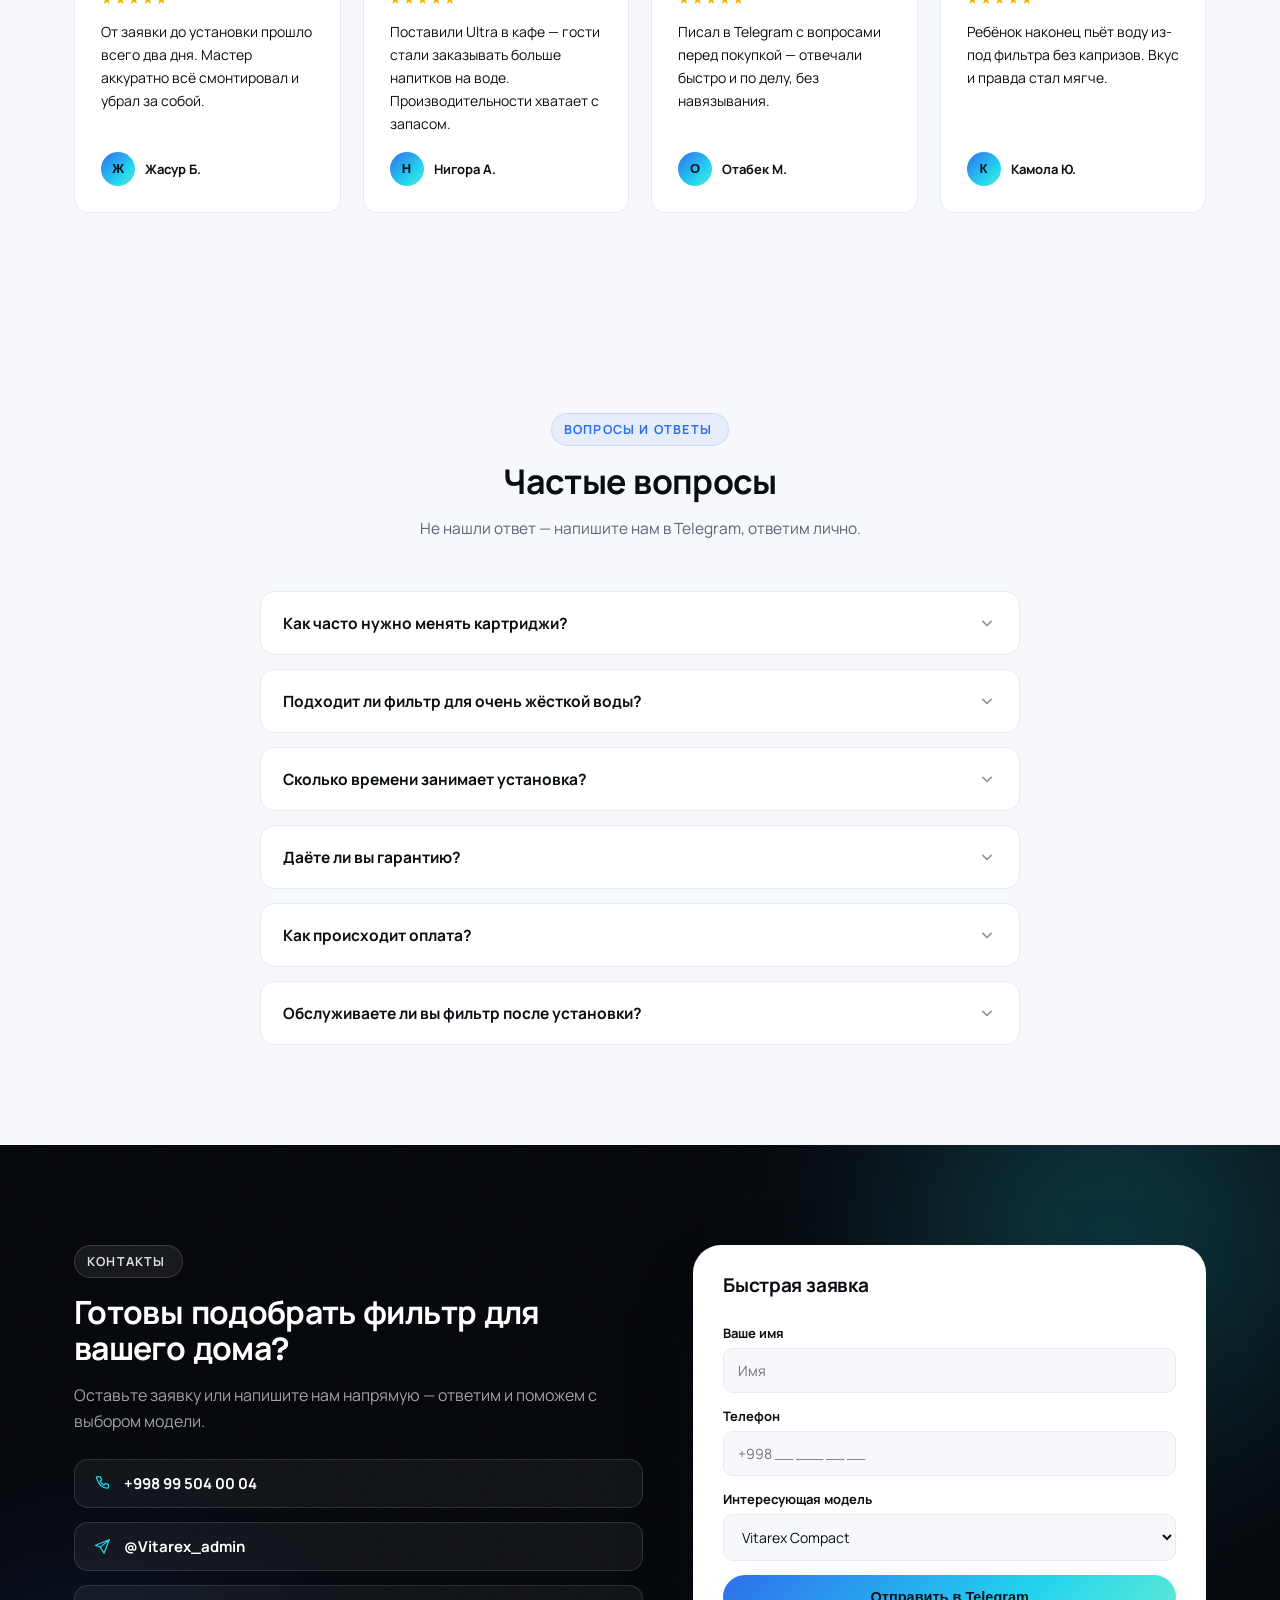
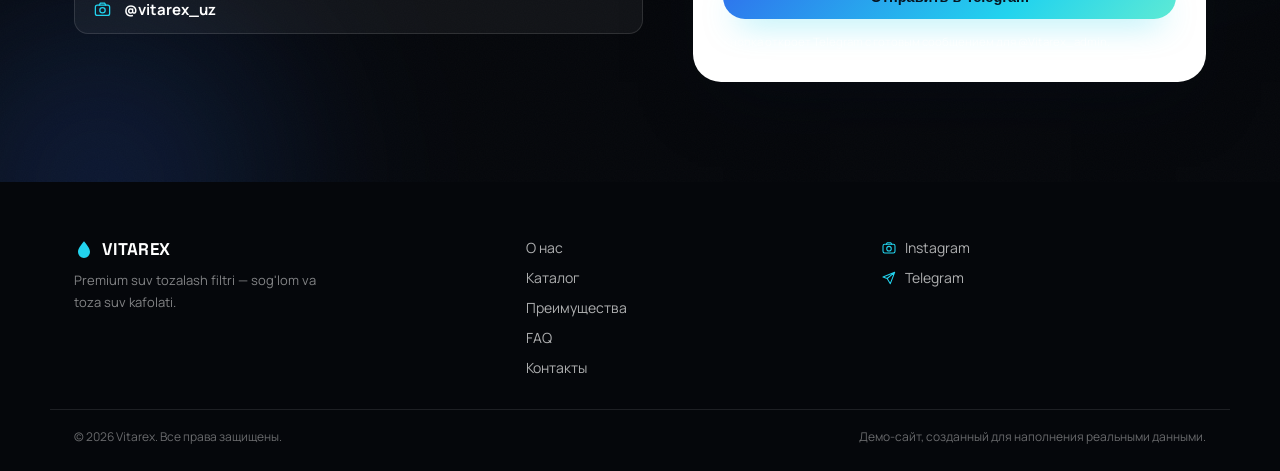
==== commit 6d6f8836: "Add filter-picker quiz (3 questions, scored recommendation)" ====
--- a/index.html
+++ b/index.html
@@ -150,6 +150,19 @@
           <li><span data-icon="check"></span><span data-i18n="about_li2">Установка мастером и настройка системы</span></li>
           <li><span data-icon="check"></span><span data-i18n="about_li3">Сервисное обслуживание и замена картриджей</span></li>
         </ul>
+      </div>
+    </div>
+  </section>
+
+  <section class="quiz" id="quiz">
+    <div class="container">
+      <div class="quiz-card" data-reveal>
+        <div class="quiz-card__head">
+          <span class="section-eyebrow" data-i18n="quiz_eyebrow">Тест за 30 секунд</span>
+          <h2 data-i18n="quiz_title">Не знаете, какую модель выбрать?</h2>
+          <p data-i18n="quiz_sub">Ответьте на 3 вопроса — подскажем подходящую модель Vitarex.</p>
+        </div>
+        <div class="quiz-card__body" id="quizBody"></div>
       </div>
     </div>
   </section>
--- a/styles.css
+++ b/styles.css
@@ -284,6 +284,67 @@
   background: rgba(34, 211, 238, 0.12); color: var(--blue-600);
 }
 
+/* Quiz */
+.quiz { background: var(--bg); }
+.quiz-card {
+  max-width: 640px; margin: 0 auto; background: var(--card); border: 1px solid var(--border);
+  border-radius: var(--radius-xl); padding: 44px; box-shadow: var(--shadow-soft);
+  position: relative; overflow: hidden;
+}
+.quiz-card::before { content: ""; position: absolute; top: 0; left: 0; right: 0; height: 5px; background: var(--gradient-brand); }
+.quiz-card__head { text-align: center; margin-bottom: 30px; }
+.quiz-card__head h2 { font-size: 26px; margin-bottom: 8px; }
+.quiz-card__head p { font-size: 14px; margin: 0; }
+
+.quiz-progress { display: flex; justify-content: center; gap: 8px; margin-bottom: 8px; }
+.quiz-progress__dot { width: 8px; height: 8px; border-radius: 50%; background: var(--border); transition: background 0.3s ease, transform 0.3s ease; }
+.quiz-progress__dot.is-active { background: var(--blue-600); transform: scale(1.35); }
+.quiz-progress__dot.is-done { background: var(--cyan-400); }
+.quiz-step-label { text-align: center; font-size: 11.5px; font-weight: 700; color: var(--ink-faint); text-transform: uppercase; letter-spacing: 0.6px; margin: 0 0 22px; }
+
+.quiz-question h3 { font-size: 18px; text-align: center; margin-bottom: 22px; }
+.quiz-options { display: flex; flex-direction: column; gap: 12px; }
+.quiz-option {
+  display: flex; align-items: center; gap: 12px; width: 100%; text-align: left;
+  padding: 15px 18px; border-radius: var(--radius-md); border: 1.5px solid var(--border);
+  background: var(--bg); cursor: pointer; font-family: inherit; font-size: 14.5px; font-weight: 600; color: var(--ink);
+  transition: border-color 0.2s ease, background 0.2s ease, transform 0.15s ease;
+}
+.quiz-option:hover { border-color: var(--blue-500); background: #fff; transform: translateX(3px); }
+.quiz-option__marker { width: 18px; height: 18px; border-radius: 50%; border: 1.5px solid var(--border); flex-shrink: 0; }
+
+.quiz-back {
+  margin: 22px auto 0; display: flex; align-items: center; gap: 6px;
+  background: none; border: none; color: var(--ink-faint); font-size: 13px; font-weight: 700; cursor: pointer;
+}
+.quiz-back svg { width: 14px; height: 14px; transform: rotate(180deg); }
+.quiz-back:hover { color: var(--blue-600); }
+
+.quiz-result { text-align: center; }
+.quiz-result__media {
+  width: 92px; height: 92px; margin: 0 auto 16px; border-radius: 50%;
+  background: linear-gradient(150deg, var(--navy-800), var(--blue-600) 65%, var(--cyan-400));
+  display: flex; align-items: center; justify-content: center;
+}
+.quiz-result__media span { width: 42px; height: 42px; color: #fff; }
+.quiz-result__badge { display: inline-block; font-size: 12px; font-weight: 700; color: var(--blue-600); background: rgba(47, 111, 237, 0.08); padding: 5px 14px; border-radius: 999px; margin-bottom: 10px; }
+.quiz-result h3 { font-size: 22px; margin-bottom: 6px; }
+.quiz-result__desc { font-size: 14px; margin: 0 0 16px; }
+.quiz-result__price { font-family: 'Space Grotesk', sans-serif; font-size: 22px; font-weight: 700; color: var(--ink); margin-bottom: 22px; }
+.quiz-result__price small { font-family: 'Manrope', sans-serif; font-weight: 600; font-size: 12px; color: var(--ink-faint); }
+.quiz-result__actions { display: flex; flex-direction: column; gap: 10px; align-items: stretch; max-width: 320px; margin: 0 auto; }
+.btn--ghost-light { background: var(--bg); color: var(--ink); border: 1.5px solid var(--border); }
+.btn--ghost-light:hover { border-color: var(--blue-500); color: var(--blue-600); }
+.quiz-restart {
+  background: none; border: none; color: var(--ink-faint); font-weight: 700; font-size: 13px; cursor: pointer; padding: 8px;
+}
+.quiz-restart:hover { color: var(--blue-600); }
+.quiz-result__hint { font-size: 11.5px; color: var(--ink-faint); margin: 20px 0 0; }
+
+@media (max-width: 760px) {
+  .quiz-card { padding: 30px 22px; }
+}
+
 /* Catalog — bento */
 .catalog-grid {
   display: grid;
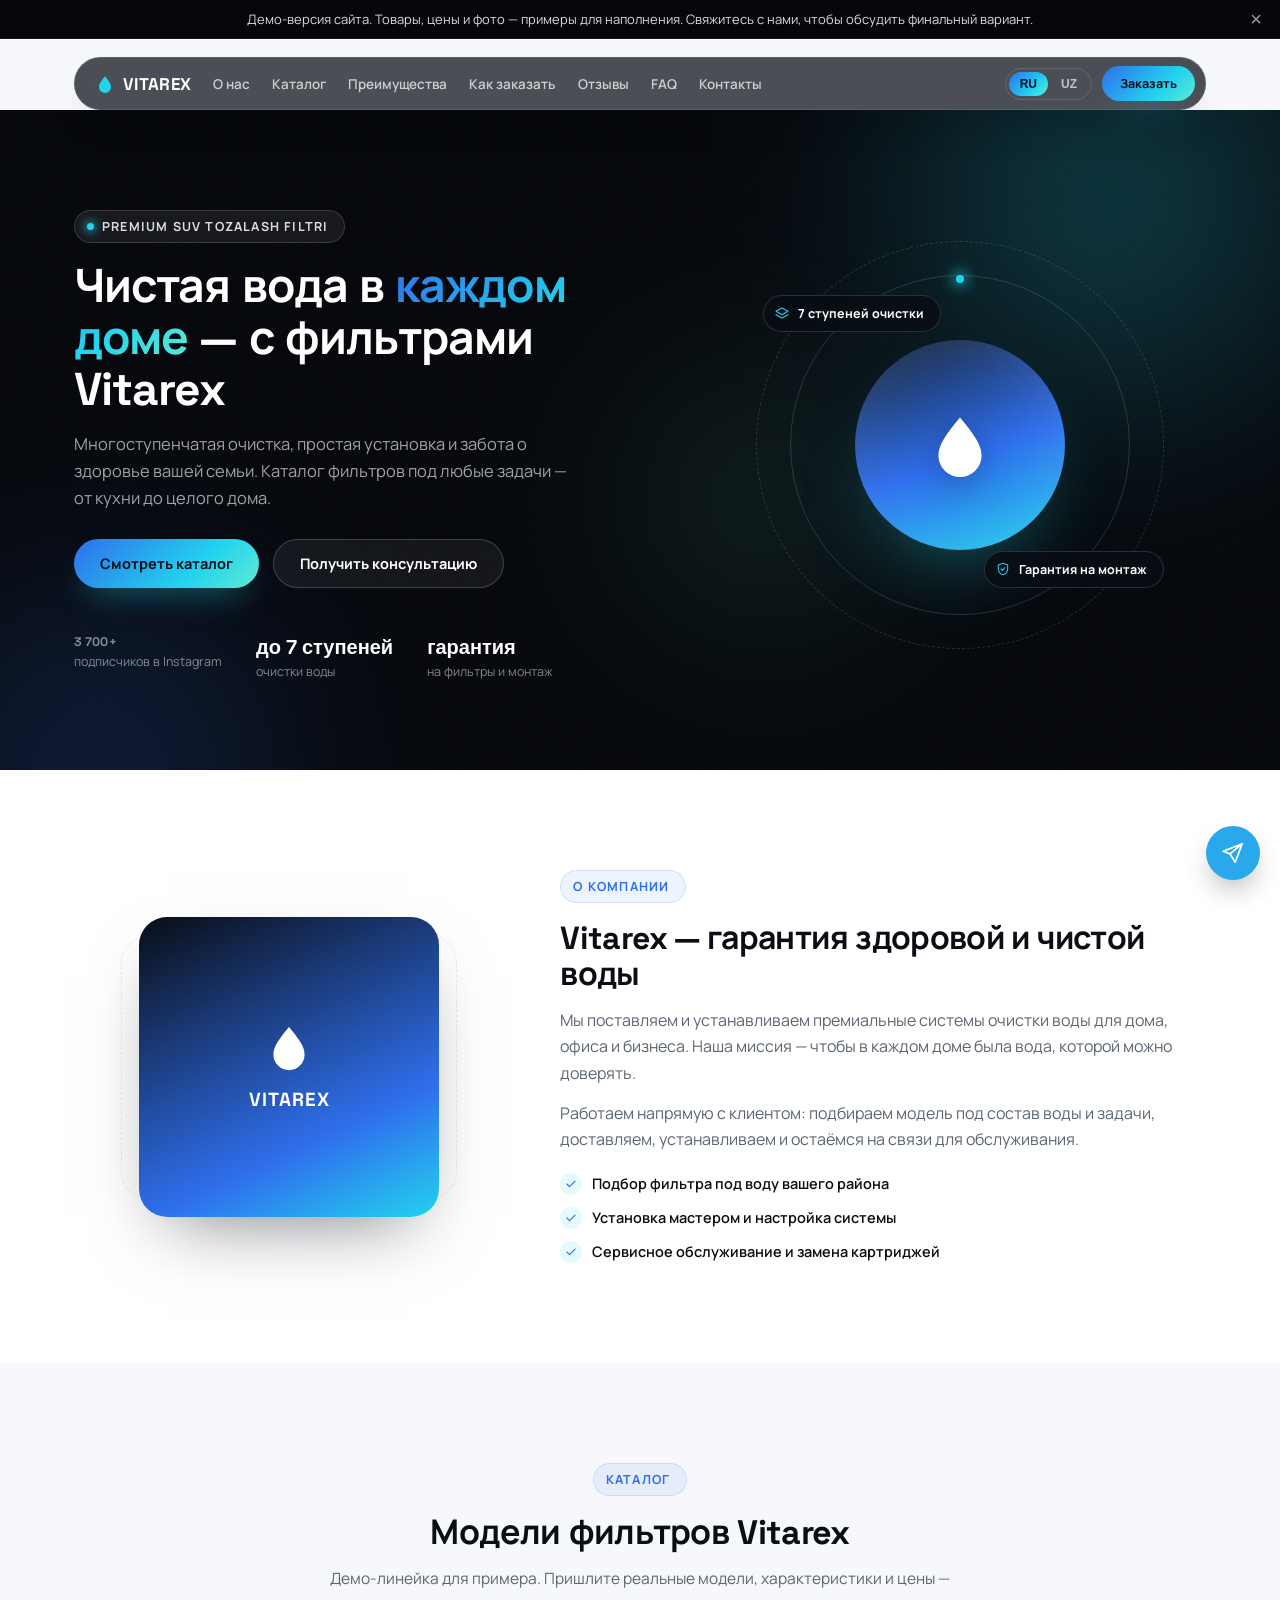
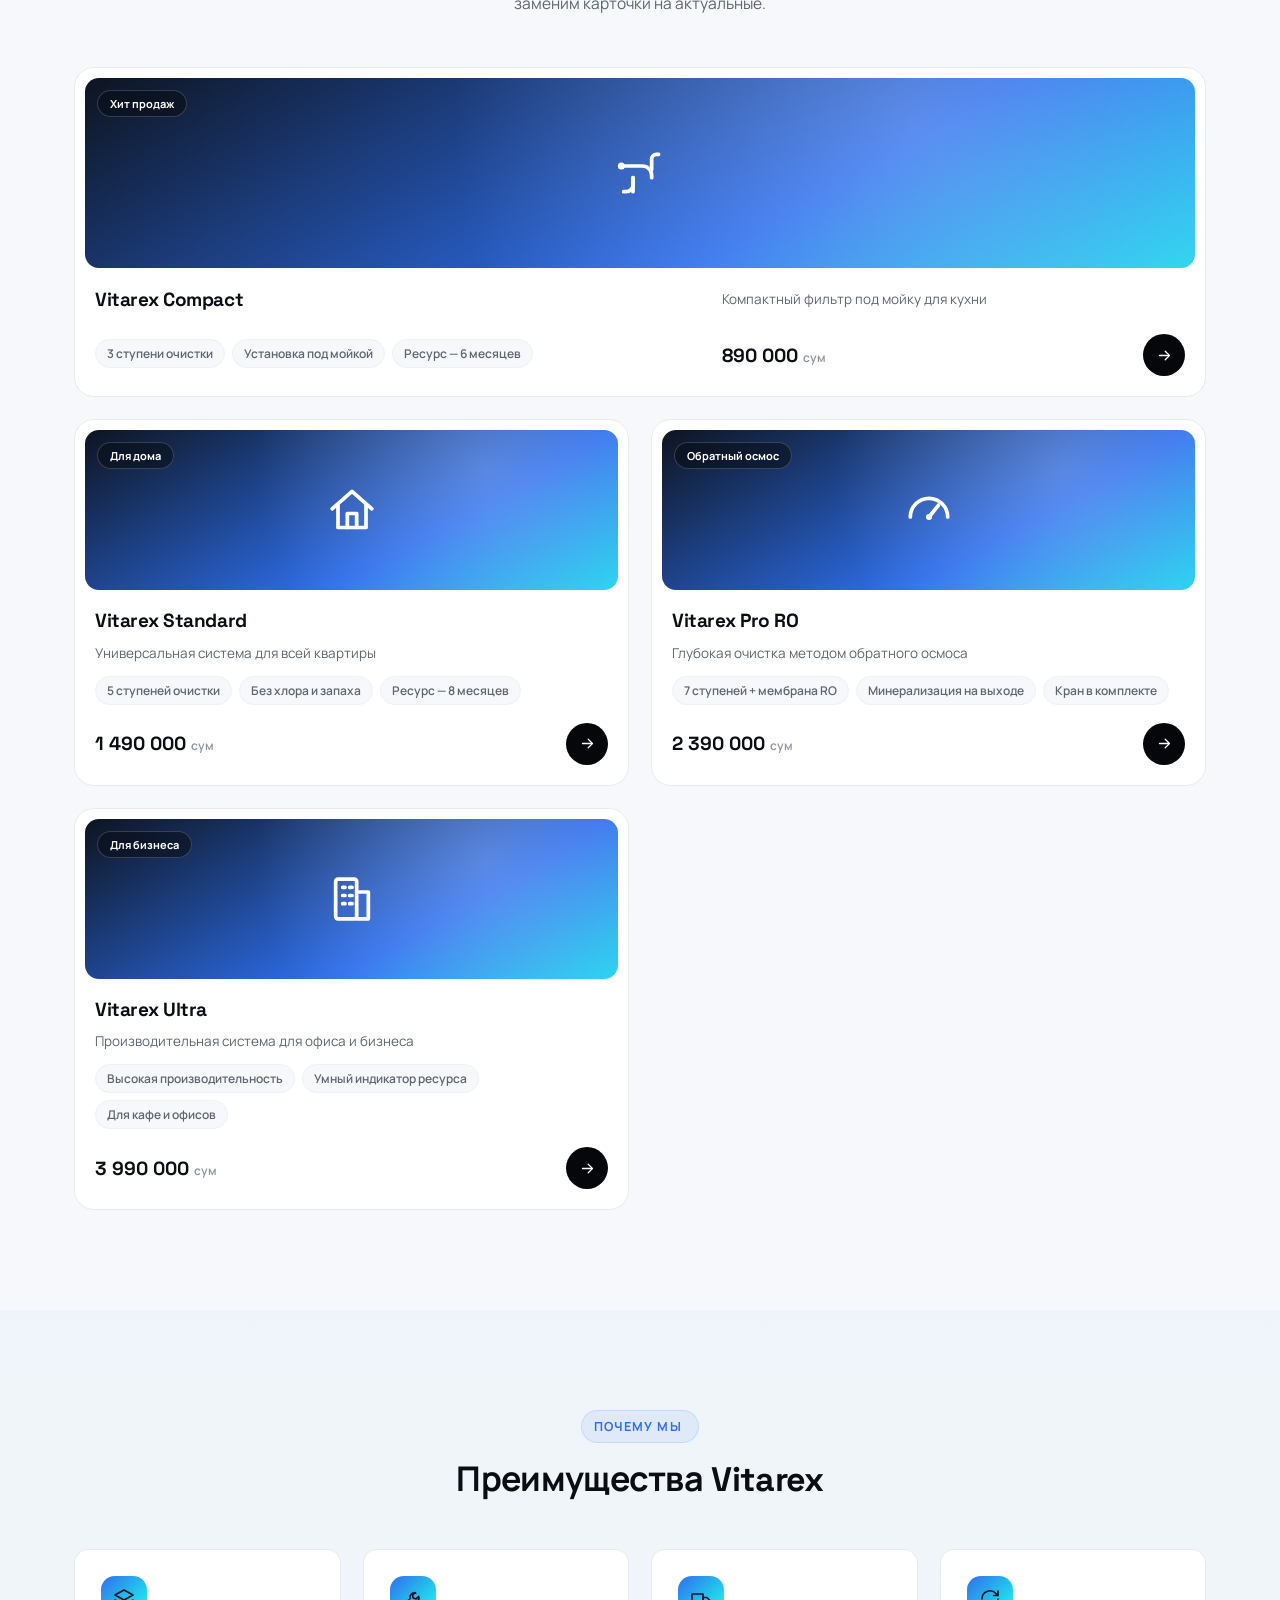
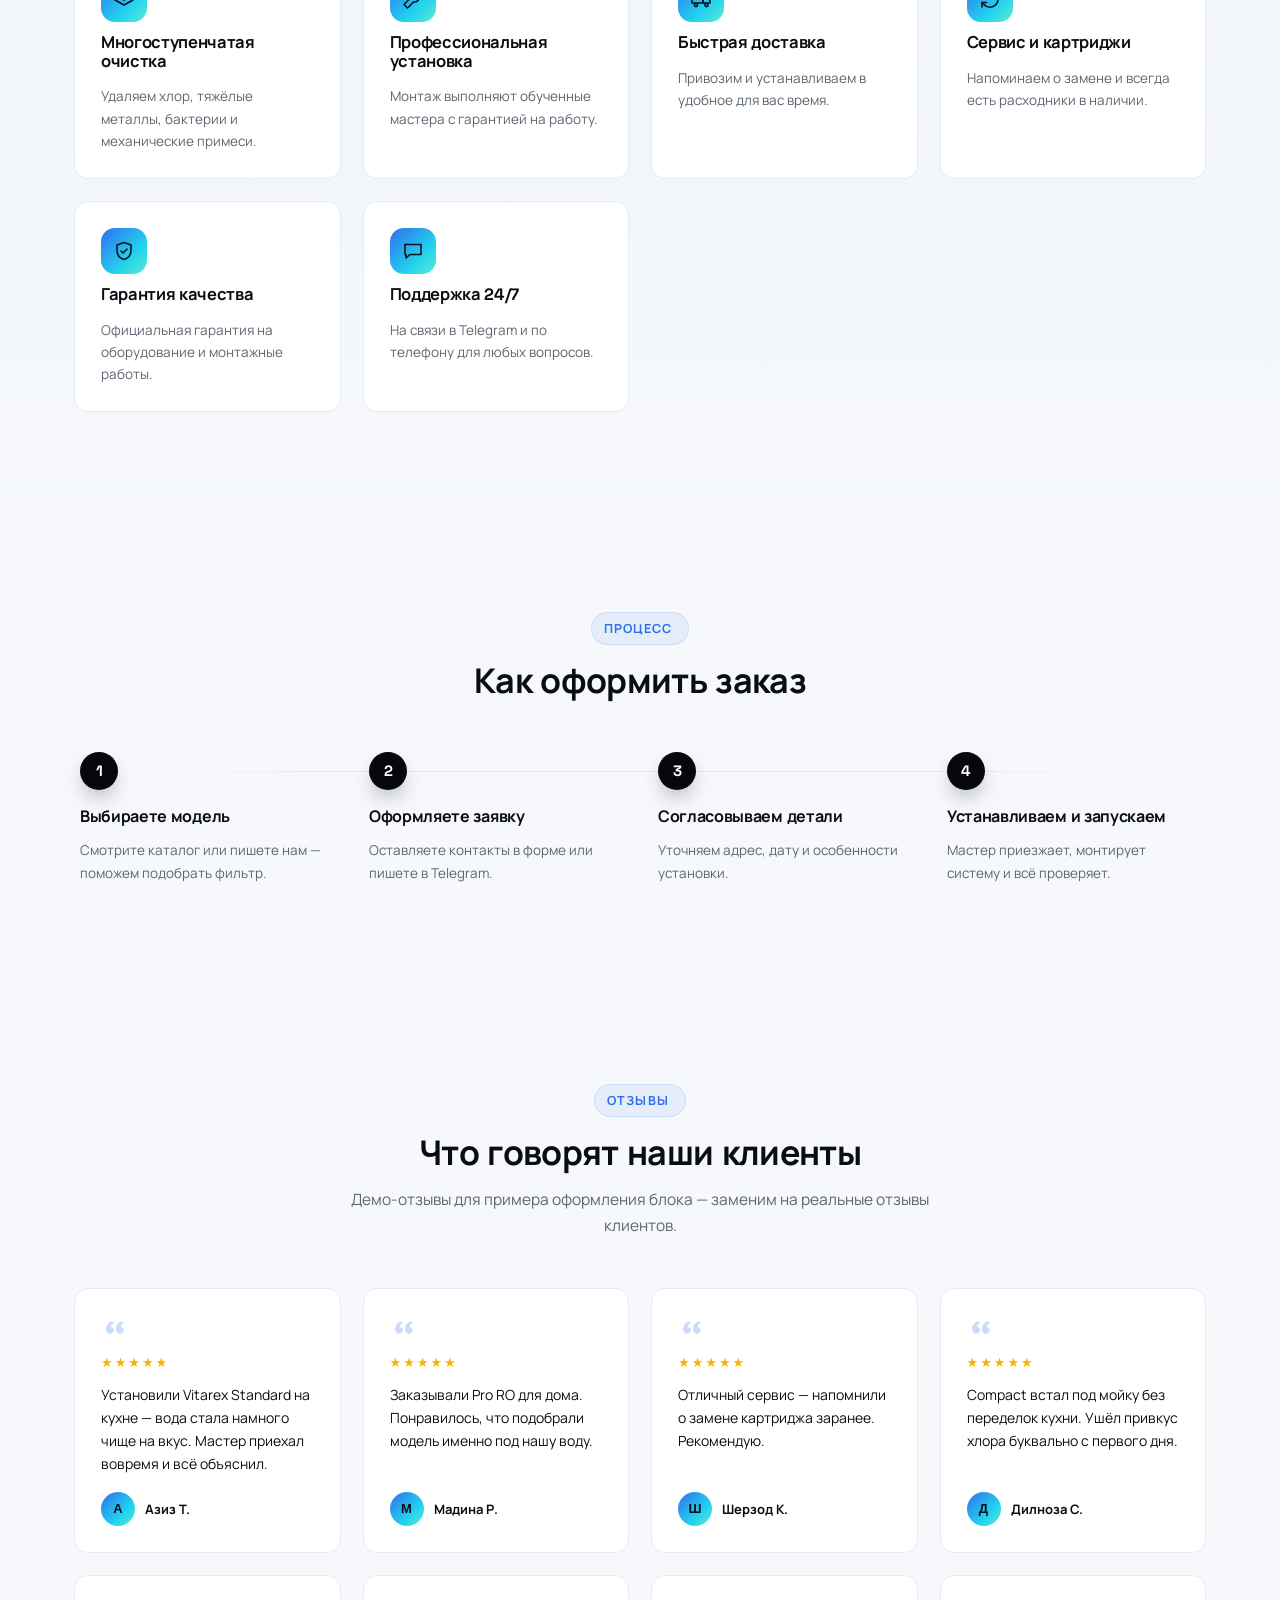
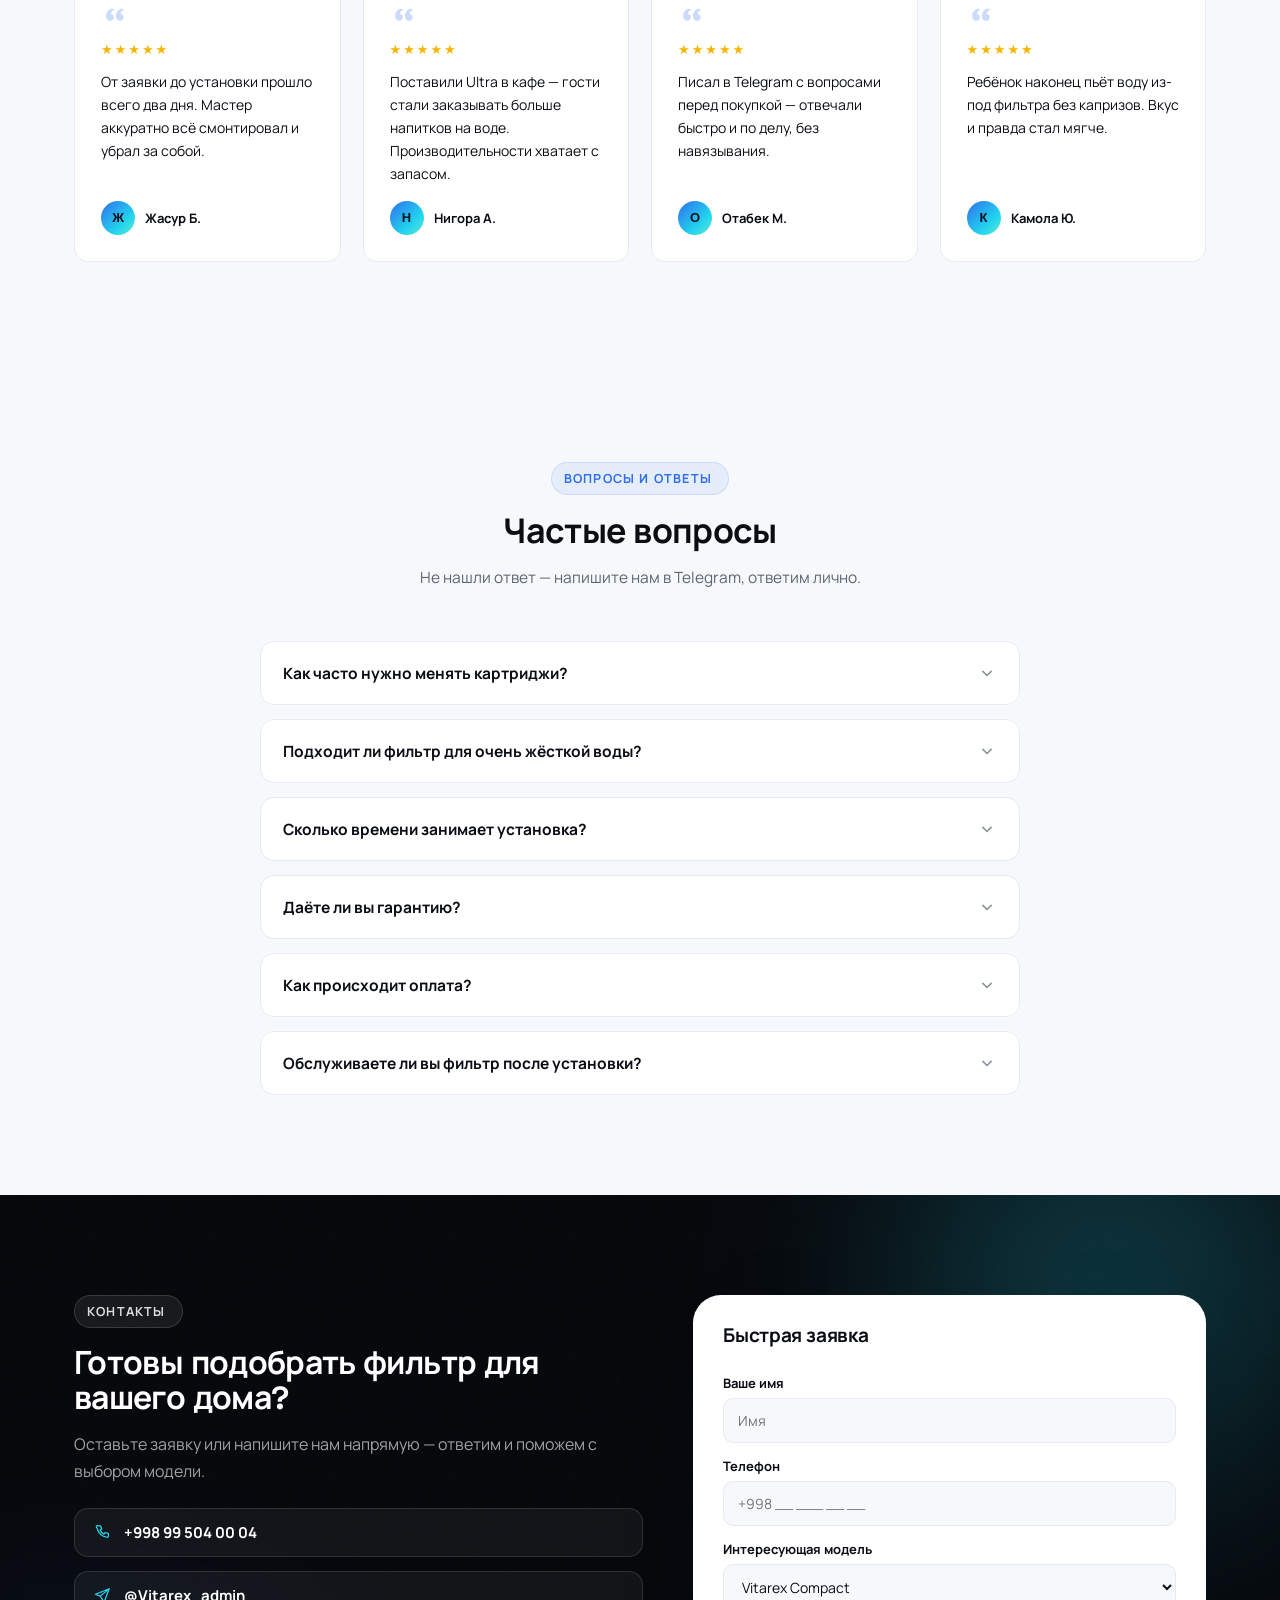
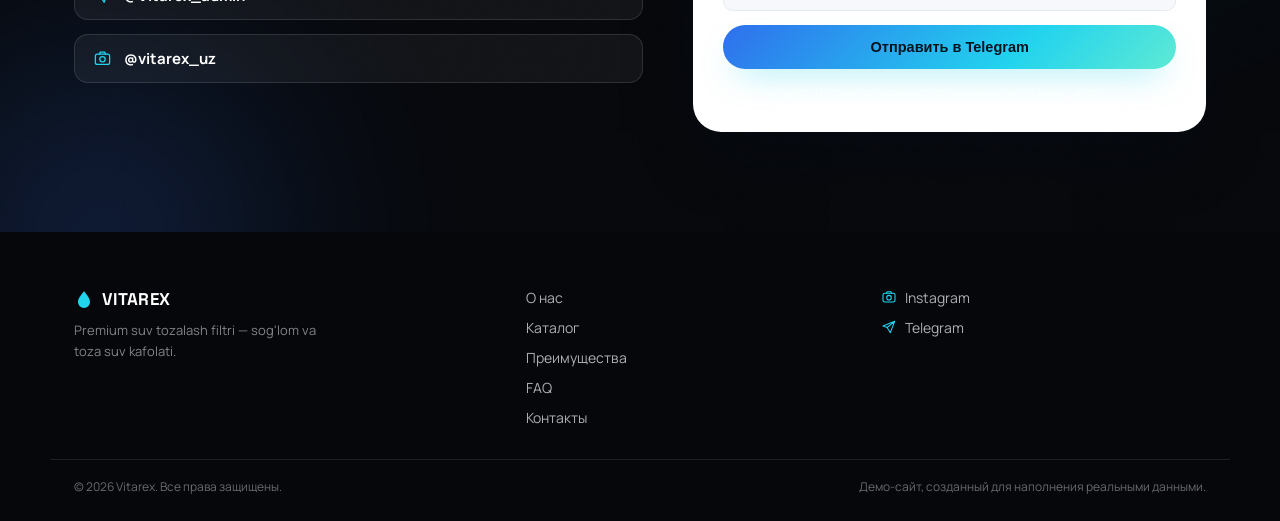
==== commit 72fd58a0: "Remove filter-picker quiz and model comparison table Catalog turned out to have a single real produc" ====
--- a/index.html
+++ b/index.html
@@ -154,19 +154,6 @@
     </div>
   </section>
 
-  <section class="quiz" id="quiz">
-    <div class="container">
-      <div class="quiz-card" data-reveal>
-        <div class="quiz-card__head">
-          <span class="section-eyebrow" data-i18n="quiz_eyebrow">Тест за 30 секунд</span>
-          <h2 data-i18n="quiz_title">Не знаете, какую модель выбрать?</h2>
-          <p data-i18n="quiz_sub">Ответьте на 3 вопроса — подскажем подходящую модель Vitarex.</p>
-        </div>
-        <div class="quiz-card__body" id="quizBody"></div>
-      </div>
-    </div>
-  </section>
-
   <section class="catalog" id="catalog">
     <div class="container">
       <div class="section-head" data-reveal>
@@ -176,24 +163,6 @@
       </div>
 
       <div class="catalog-grid" id="catalogGrid"></div>
-
-      <div class="catalog-compare-link">
-        <a href="#compare" data-i18n="catalog_compare_link">Сравнить характеристики моделей</a>
-        <span data-icon="arrow"></span>
-      </div>
-    </div>
-  </section>
-
-  <section class="compare" id="compare">
-    <div class="container">
-      <div class="section-head" data-reveal>
-        <span class="section-eyebrow" data-i18n="compare_eyebrow">Сравнение</span>
-        <h2 data-i18n="compare_title">Сравните модели</h2>
-        <p data-i18n="compare_sub">Бета-версия таблицы с демо-моделями — после добавления реального каталога заменим на актуальное сравнение.</p>
-      </div>
-      <div class="compare-table-wrap" data-reveal>
-        <table class="compare-table" id="compareTable"></table>
-      </div>
     </div>
   </section>
 
--- a/styles.css
+++ b/styles.css
@@ -284,67 +284,6 @@
   background: rgba(34, 211, 238, 0.12); color: var(--blue-600);
 }
 
-/* Quiz */
-.quiz { background: var(--bg); }
-.quiz-card {
-  max-width: 640px; margin: 0 auto; background: var(--card); border: 1px solid var(--border);
-  border-radius: var(--radius-xl); padding: 44px; box-shadow: var(--shadow-soft);
-  position: relative; overflow: hidden;
-}
-.quiz-card::before { content: ""; position: absolute; top: 0; left: 0; right: 0; height: 5px; background: var(--gradient-brand); }
-.quiz-card__head { text-align: center; margin-bottom: 30px; }
-.quiz-card__head h2 { font-size: 26px; margin-bottom: 8px; }
-.quiz-card__head p { font-size: 14px; margin: 0; }
-
-.quiz-progress { display: flex; justify-content: center; gap: 8px; margin-bottom: 8px; }
-.quiz-progress__dot { width: 8px; height: 8px; border-radius: 50%; background: var(--border); transition: background 0.3s ease, transform 0.3s ease; }
-.quiz-progress__dot.is-active { background: var(--blue-600); transform: scale(1.35); }
-.quiz-progress__dot.is-done { background: var(--cyan-400); }
-.quiz-step-label { text-align: center; font-size: 11.5px; font-weight: 700; color: var(--ink-faint); text-transform: uppercase; letter-spacing: 0.6px; margin: 0 0 22px; }
-
-.quiz-question h3 { font-size: 18px; text-align: center; margin-bottom: 22px; }
-.quiz-options { display: flex; flex-direction: column; gap: 12px; }
-.quiz-option {
-  display: flex; align-items: center; gap: 12px; width: 100%; text-align: left;
-  padding: 15px 18px; border-radius: var(--radius-md); border: 1.5px solid var(--border);
-  background: var(--bg); cursor: pointer; font-family: inherit; font-size: 14.5px; font-weight: 600; color: var(--ink);
-  transition: border-color 0.2s ease, background 0.2s ease, transform 0.15s ease;
-}
-.quiz-option:hover { border-color: var(--blue-500); background: #fff; transform: translateX(3px); }
-.quiz-option__marker { width: 18px; height: 18px; border-radius: 50%; border: 1.5px solid var(--border); flex-shrink: 0; }
-
-.quiz-back {
-  margin: 22px auto 0; display: flex; align-items: center; gap: 6px;
-  background: none; border: none; color: var(--ink-faint); font-size: 13px; font-weight: 700; cursor: pointer;
-}
-.quiz-back svg { width: 14px; height: 14px; transform: rotate(180deg); }
-.quiz-back:hover { color: var(--blue-600); }
-
-.quiz-result { text-align: center; }
-.quiz-result__media {
-  width: 92px; height: 92px; margin: 0 auto 16px; border-radius: 50%;
-  background: linear-gradient(150deg, var(--navy-800), var(--blue-600) 65%, var(--cyan-400));
-  display: flex; align-items: center; justify-content: center;
-}
-.quiz-result__media span { width: 42px; height: 42px; color: #fff; }
-.quiz-result__badge { display: inline-block; font-size: 12px; font-weight: 700; color: var(--blue-600); background: rgba(47, 111, 237, 0.08); padding: 5px 14px; border-radius: 999px; margin-bottom: 10px; }
-.quiz-result h3 { font-size: 22px; margin-bottom: 6px; }
-.quiz-result__desc { font-size: 14px; margin: 0 0 16px; }
-.quiz-result__price { font-family: 'Space Grotesk', sans-serif; font-size: 22px; font-weight: 700; color: var(--ink); margin-bottom: 22px; }
-.quiz-result__price small { font-family: 'Manrope', sans-serif; font-weight: 600; font-size: 12px; color: var(--ink-faint); }
-.quiz-result__actions { display: flex; flex-direction: column; gap: 10px; align-items: stretch; max-width: 320px; margin: 0 auto; }
-.btn--ghost-light { background: var(--bg); color: var(--ink); border: 1.5px solid var(--border); }
-.btn--ghost-light:hover { border-color: var(--blue-500); color: var(--blue-600); }
-.quiz-restart {
-  background: none; border: none; color: var(--ink-faint); font-weight: 700; font-size: 13px; cursor: pointer; padding: 8px;
-}
-.quiz-restart:hover { color: var(--blue-600); }
-.quiz-result__hint { font-size: 11.5px; color: var(--ink-faint); margin: 20px 0 0; }
-
-@media (max-width: 760px) {
-  .quiz-card { padding: 30px 22px; }
-}
-
 /* Catalog — bento */
 .catalog-grid {
   display: grid;
@@ -398,31 +337,6 @@
 .product-card__footer { margin-top: auto; display: flex; align-items: center; justify-content: space-between; gap: 10px; }
 .product-card__price { font-weight: 700; color: var(--ink); font-size: 19px; font-family: 'Space Grotesk', sans-serif; }
 .product-card__price small { font-weight: 600; color: var(--ink-faint); font-size: 12px; font-family: 'Manrope', sans-serif; }
-
-.catalog-compare-link {
-  display: flex; align-items: center; justify-content: center; gap: 8px;
-  margin-top: 30px; font-weight: 700; font-size: 14px; color: var(--blue-600);
-}
-.catalog-compare-link span[data-icon] { width: 16px; height: 16px; transition: transform 0.2s ease; }
-.catalog-compare-link:hover span[data-icon] { transform: translateX(3px); }
-
-/* Compare table */
-.compare-table-wrap { overflow-x: auto; border: 1px solid var(--border); border-radius: var(--radius-lg); }
-.compare-table { width: 100%; border-collapse: collapse; min-width: 640px; background: var(--card); }
-.compare-table th, .compare-table td { padding: 16px 18px; text-align: left; font-size: 13.5px; border-bottom: 1px solid var(--border-soft); }
-.compare-table thead th {
-  font-family: 'Space Grotesk', sans-serif; font-size: 15px; font-weight: 700; color: var(--ink);
-  background: var(--bg); white-space: nowrap;
-}
-.compare-table__corner { background: var(--bg); }
-.compare-table tbody th {
-  font-weight: 700; color: var(--ink-soft); font-size: 12.5px; text-transform: uppercase; letter-spacing: 0.4px;
-  white-space: nowrap; background: var(--bg);
-}
-.compare-table tbody td { color: var(--ink); font-weight: 600; }
-.compare-table__price-row td { font-family: 'Space Grotesk', sans-serif; font-size: 16px; font-weight: 700; color: var(--blue-600); }
-.compare-table__price-row small { font-family: 'Manrope', sans-serif; font-weight: 600; color: var(--ink-faint); font-size: 11px; }
-.compare-table tbody tr:last-child th, .compare-table tbody tr:last-child td { border-bottom: none; padding-top: 14px; padding-bottom: 22px; }
 
 /* Floating contact buttons */
 .float-contact {
@@ -593,7 +507,7 @@
   .product-card, .product-card--featured { grid-column: span 2; }
 }
 @media (max-width: 760px) {
-  .nav, .header-actions .lang-switch, .header-actions #headerCta { display: none; }
+  .nav, .header-actions #headerCta { display: none; }
   .header-actions { margin-left: auto; }
   .burger { display: flex; }
   .site-header.nav-open .nav-mobile {
